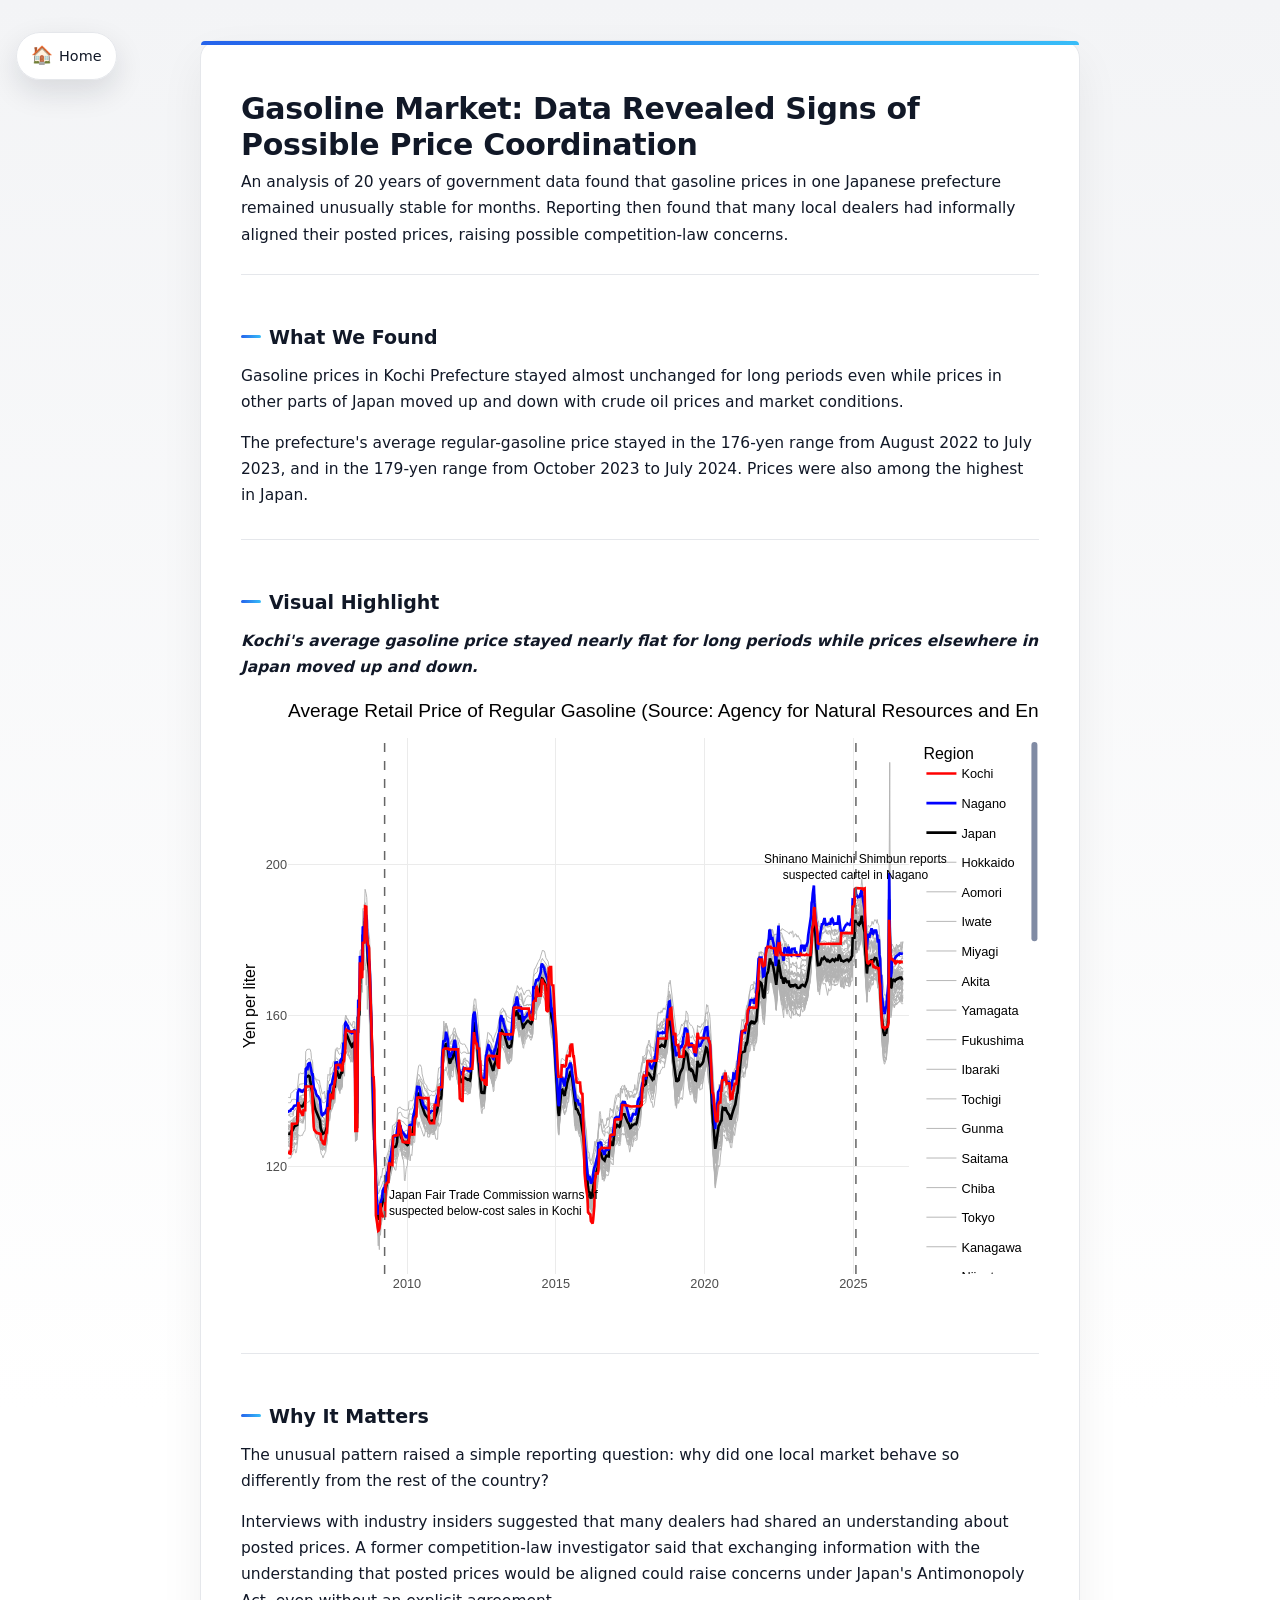
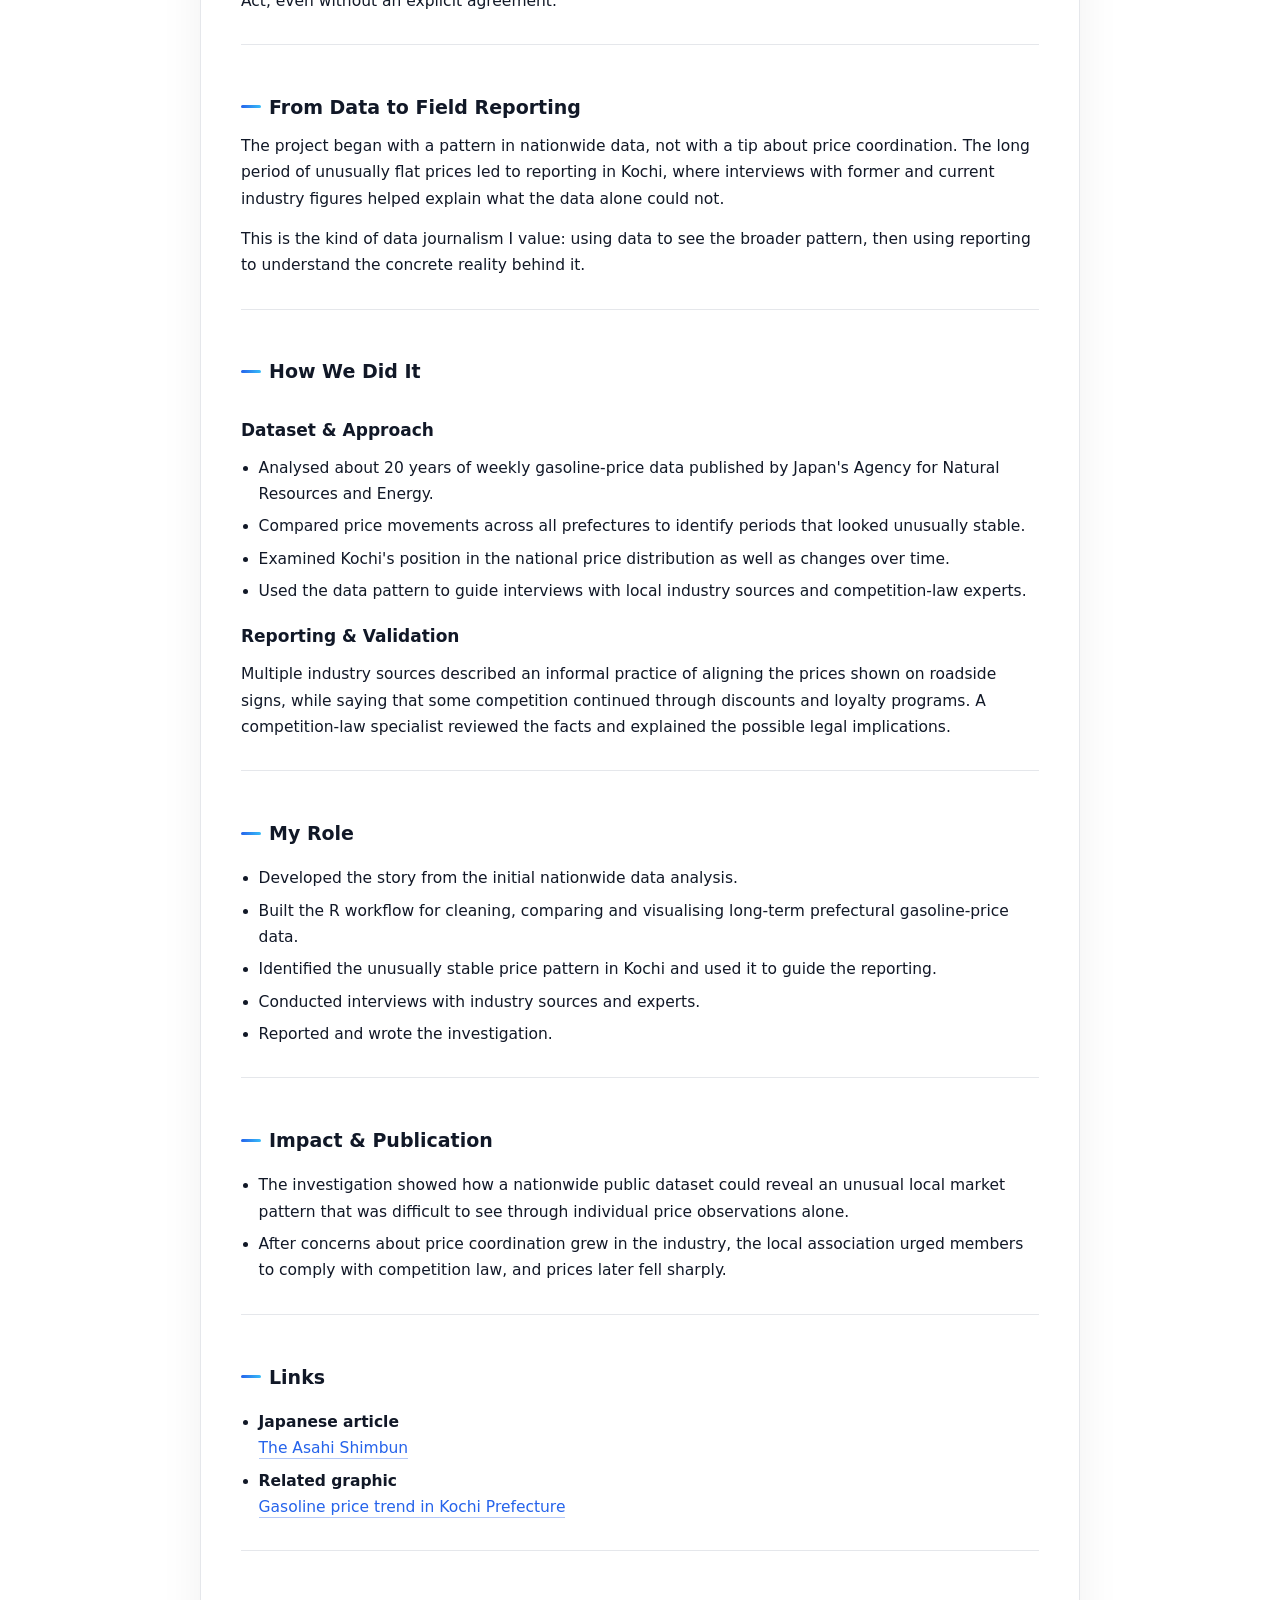
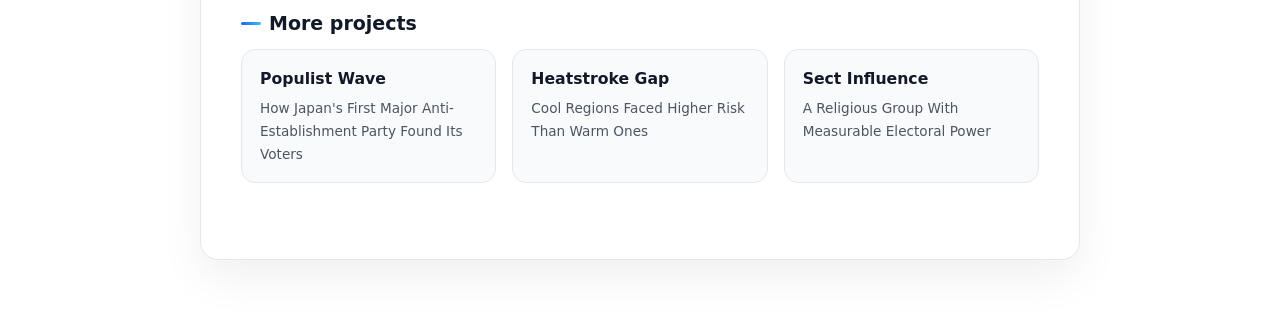
==== docs/gasoline/index.html @ a4e7339b "Add files via upload" ====
<!DOCTYPE html>
<html lang="en">
<head>
  <meta charset="UTF-8">
  <title>Gasoline Market: Data Revealed Signs of Possible Price Coordination</title>
  <meta name="viewport" content="width=device-width, initial-scale=1">
  <link rel="stylesheet" href="../style.css">
  <meta name="description" content="Twenty years of government data revealed unusually stable gasoline prices in one Japanese prefecture, leading to reporting on possible informal price coordination.">
  <meta property="og:type" content="article">
  <meta property="og:title" content="Gasoline Market: Data Revealed Signs of Possible Price Coordination">
  <meta property="og:description" content="Twenty years of government data revealed unusually stable gasoline prices in one Japanese prefecture, leading to reporting on possible informal price coordination.">
  <meta property="og:url" content="https://ryomakom-en.github.io/portfolio/gasoline_market/">
  <meta name="twitter:card" content="summary">
  <meta name="twitter:title" content="Gasoline Market: Data Revealed Signs of Possible Price Coordination">
  <meta name="twitter:description" content="Twenty years of government data revealed unusually stable gasoline prices in one Japanese prefecture, leading to reporting on possible informal price coordination.">
</head>
<body>

<a href="https://ryomakom-en.github.io/about_me/" class="back-home" aria-label="Back to home">
  <span class="back-home__icon">🏠</span>
  <span class="back-home__label">Home</span>
</a>

<div class="page-shell">
<article class="case-card">

<h1>Gasoline Market: Data Revealed Signs of Possible Price Coordination</h1>
<p>
  An analysis of 20 years of government data found that gasoline prices in one Japanese prefecture
  remained unusually stable for months. Reporting then found that many local dealers had informally
  aligned their posted prices, raising possible competition-law concerns.
</p>

<hr>

<section class="section fade-in">
  <h2 class="section-heading">What We Found</h2>
  <p>
    Gasoline prices in Kochi Prefecture stayed almost unchanged for long periods even while prices
    in other parts of Japan moved up and down with crude oil prices and market conditions.
  </p>
  <p>
    The prefecture's average regular-gasoline price stayed in the 176-yen range from August 2022
    to July 2023, and in the 179-yen range from October 2023 to July 2024.
    Prices were also among the highest in Japan.
  </p>
</section>
<hr>

<section class="section fade-in">
  <h2 class="section-heading">Visual Highlight</h2>
  <p><em><strong>Kochi's average gasoline price stayed nearly flat for long periods while prices elsewhere in Japan moved up and down.</strong></em></p>

  <iframe
    src="gasoline_price_chart_en.html"
    title="Interactive chart: average retail gasoline prices in Japan, highlighting Kochi, Nagano and the national average"
    width="100%"
    height="620"
    style="border:none;"
    loading="lazy">
  </iframe>
</section>

<hr>

<section class="section fade-in">
  <h2 class="section-heading">Why It Matters</h2>
  <p>
    The unusual pattern raised a simple reporting question: why did one local market behave so
    differently from the rest of the country?
  </p>
  <p>
    Interviews with industry insiders suggested that many dealers had shared an understanding about
    posted prices. A former competition-law investigator said that exchanging information with the
    understanding that posted prices would be aligned could raise concerns under Japan's
    Antimonopoly Act, even without an explicit agreement.
  </p>
</section>

<hr>

<section class="section fade-in">
  <h2 class="section-heading">From Data to Field Reporting</h2>
  <p>
    The project began with a pattern in nationwide data, not with a tip about price coordination.
    The long period of unusually flat prices led to reporting in Kochi, where interviews with former
    and current industry figures helped explain what the data alone could not.
  </p>
  <p>
    This is the kind of data journalism I value: using data to see the broader pattern, then using
    reporting to understand the concrete reality behind it.
  </p>
</section>

<hr>

<section class="section fade-in">
  <h2 class="section-heading">How We Did It</h2>

  <h3>Dataset &amp; Approach</h3>
  <ul>
    <li>Analysed about 20 years of weekly gasoline-price data published by Japan's Agency for Natural Resources and Energy.</li>
    <li>Compared price movements across all prefectures to identify periods that looked unusually stable.</li>
    <li>Examined Kochi's position in the national price distribution as well as changes over time.</li>
    <li>Used the data pattern to guide interviews with local industry sources and competition-law experts.</li>
  </ul>

  <h3>Reporting &amp; Validation</h3>
  <p>
    Multiple industry sources described an informal practice of aligning the prices shown on roadside
    signs, while saying that some competition continued through discounts and loyalty programs.
    A competition-law specialist reviewed the facts and explained the possible legal implications.
  </p>
</section>

<hr>

<section class="section fade-in">
  <h2 class="section-heading">My Role</h2>
  <ul>
    <li>Developed the story from the initial nationwide data analysis.</li>
    <li>Built the R workflow for cleaning, comparing and visualising long-term prefectural gasoline-price data.</li>
    <li>Identified the unusually stable price pattern in Kochi and used it to guide the reporting.</li>
    <li>Conducted interviews with industry sources and experts.</li>
    <li>Reported and wrote the investigation.</li>
  </ul>
</section>

<hr>

<section class="section fade-in">
  <h2 class="section-heading">Impact &amp; Publication</h2>
  <ul>
    <li>
      The investigation showed how a nationwide public dataset could reveal an unusual local market pattern
      that was difficult to see through individual price observations alone.
    </li>
    <li>
      After concerns about price coordination grew in the industry, the local association urged members to
      comply with competition law, and prices later fell sharply.
    </li>
  </ul>
</section>

<hr>

<section class="section links-section fade-in">
  <h2 class="section-heading">Links</h2>
  <ul>
    <li>
      <strong>Japanese article</strong><br>
      <a href="https://digital.asahi.com/articles/ASV96419SV96ULLI013M.html" target="_blank" rel="noopener noreferrer">The Asahi Shimbun</a>
    </li>
    <li>
      <strong>Related graphic</strong><br>
      <a href="https://digital.asahi.com/articles/photo/AS20260906001350.html" target="_blank" rel="noopener noreferrer">Gasoline price trend in Kochi Prefecture</a>
    </li>
  </ul>
</section>

<hr>

<section class="section more-projects fade-in">
  <h2 class="section-heading">More projects</h2>
  <div class="project-grid">
    <a class="project-card" href="../online_sentiment/">
      <div class="project-card-title">Populist Wave</div>
      <div class="project-card-tagline">How Japan's First Major Anti-Establishment Party Found Its Voters</div>
    </a>
    <a class="project-card" href="../heat_stroke/">
      <div class="project-card-title">Heatstroke Gap</div>
      <div class="project-card-tagline">Cool Regions Faced Higher Risk Than Warm Ones</div>
    </a>
    <a class="project-card" href="../uc_inoue/">
      <div class="project-card-title">Sect Influence</div>
      <div class="project-card-tagline">A Religious Group With Measurable Electoral Power</div>
    </a>
  </div>
</section>

</article>
</div>

<script>
  document.addEventListener('DOMContentLoaded', () => {
    const observer = new IntersectionObserver((entries) => {
      entries.forEach(entry => {
        if (entry.isIntersecting) {
          entry.target.classList.add('visible');
          observer.unobserve(entry.target);
        }
      });
    });
    document.querySelectorAll('.fade-in').forEach(el => observer.observe(el));
  });
</script>

</body>
</html>
---- docs/style.css ----
/* ===== Global Layout ===== */
body {
  font-family: system-ui, -apple-system, BlinkMacSystemFont, "Segoe UI", sans-serif;
  background: linear-gradient(180deg, #f3f4f6 0%, #ffffff 40%);
  color: #111827;
  line-height: 1.7;
  margin: 0;
  padding: 40px 16px 60px;
}

.page-shell {
  max-width: 880px;
  margin: 0 auto;
}

/* Main container card */
.case-card {
  position: relative;
  background: #ffffff;
  border-radius: 18px;
  border: 1px solid #e5e7eb;
  box-shadow: 0 18px 45px rgba(15, 23, 42, 0.06);
  padding: 32px 24px 40px;
}

@media (min-width: 768px) {
  .case-card {
    padding: 40px 40px 46px;
  }
}

/* Accent bar on top */
.case-card::before {
  content: "";
  position: absolute;
  inset: 0 0 auto 0;
  height: 4px;
  border-radius: 18px 18px 0 0;
  background: linear-gradient(90deg, #2563eb, #38bdf8);
}

/* ===== Typography ===== */
h1 {
  font-size: clamp(26px, 3vw, 30px);
  margin: 10px 0 6px;
  line-height: 1.2;
  letter-spacing: -0.01em;
}

.subtitle {
  color: #6b7280;
  font-size: 14px;
  font-style: italic;
  margin-bottom: 22px;
}

hr {
  border: none;
  border-top: 1px solid #e5e7eb;
  margin: 26px 0;
}

.section {
  margin: 30px 0;
}

.section-heading {
  font-size: 19px;
  font-weight: 600;
  margin-bottom: 10px;
  display: inline-flex;
  align-items: center;
  gap: 8px;
}

.section-heading::before {
  content: "";
  width: 20px;
  height: 3px;
  border-radius: 999px;
  background: linear-gradient(90deg, #2563eb, #38bdf8);
}

h3 {
  margin: 18px 0 10px;
  font-size: 17px;
  font-weight: 600;
}

p {
  margin: 0 0 14px;
  font-size: 15.5px;
  color: #111827;
}

ul {
  padding-left: 1.1rem;
  margin: 6px 0 18px;
}

li {
  margin-bottom: 6px;
  font-size: 15.5px;
}

strong {
  font-weight: 600;
}

/* ===== Flourish / Image blocks ===== */
.flourish-block {
  background: #f9fafb;
  border: 1px solid #e5e7eb;
  border-left: 4px solid #2563eb;
  border-radius: 10px;
  padding: 14px 16px 18px;
  margin: 18px 0;
}

.flourish-note {
  font-size: 14px;
  color: #4b5563;
  margin-bottom: 6px;
}

/* 中身をカード幅いっぱいにする */
.flourish-container {
  width: 100%;
  max-width: 100%;
  margin: 0;
}

/* 画像を入れる場合 */
.flourish-container img {
  width: 100%;
  height: auto;
  border-radius: 8px;
  border: 1px solid #e5e7eb;
}

/* ---- Image size control ---- */
.case-card img {
  max-width: 100%;
  width: 100%;
  height: auto;
  display: block;
  margin: 16px auto;
  border-radius: 8px;
  border: 1px solid #e5e7eb;
}

/* ---- Table styling (grid layout) ---- */
table {
  width: 100%;
  border-collapse: collapse;
  margin: 18px 0;
  font-size: 15px;
}

table th,
table td {
  border: 1px solid #d1d5db;   /* ← 格子の色 */
  padding: 8px 10px;
  text-align: left;
}

table th {
  background: #f3f4f6;          /* ヘッダーを薄グレーで強調 */
  font-weight: 600;
}

/* ============================
   Responsive Flourish Embeds
   ============================ */
.flourish-container,
.flourish-embed {
  width: 100% !important;
  max-width: 100% !important;
}

/* Flourish埋め込み専用。ほかのiframeには影響させない */
.flourish-embed iframe,
.flourish-embed object {
  width: 100% !important;
  max-width: 100%;
  aspect-ratio: 16 / 9;   /* 画面比率を維持しつつ縮む */
  height: auto;
  border: none;
}

/* スマホではグラフを「ほぼ全幅」に広げる */
@media (max-width: 600px) {
  /* 必要ならカードの左右パディングをそのままに */
  .case-card {
    padding-left: 24px;
    padding-right: 24px;
  }

  /* Flourishブロックだけパディングを食い破ってフルブリード風に */
  .case-card .flourish-block {
    margin-left: -24px;
    margin-right: -24px;
    border-radius: 0;
    border-left-width: 0;   /* 左の青いバーを消したい場合 */
    border-right-width: 0;
  }

  .case-card .flourish-block .flourish-container {
    padding-left: 0;
    padding-right: 0;
  }
}

.role-note {
  margin-top: 0.5rem;
  font-size: 0.9em;
  color: #6b7280;
}

/* ===== Links ===== */
a {
  color: #2563eb;
  text-decoration: none;
  border-bottom: 1px solid rgba(37, 99, 235, 0.35);
  padding-bottom: 1px;
}

a:hover {
  border-bottom-color: rgba(37, 99, 235, 0.8);
}

.back-home {
  display: inline-block;
  margin: 16px 0 24px;
  padding: 8px 14px;
  background: #2563eb;
  color: #fff;
  border-radius: 6px;
  text-decoration: none;
  font-size: 0.95rem;
  transition: 0.2s;
}

.back-home:hover {
  background: #1d4ed8;
  transform: translateY(-1px);
}

/* ===== Homeボタン（アイコン付き・左上固定） ===== */
.back-home {
  position: fixed;
  top: 16px;
  left: 16px;
  z-index: 1000;
  display: inline-flex;
  align-items: center;
  gap: 6px;
  padding: 8px 14px;
  border-radius: 999px;
  background: rgba(255, 255, 255, 0.95);
  border: 1px solid #e5e7eb;
  text-decoration: none;
  font-size: 0.9rem;
  color: #111827;
  box-shadow: 0 12px 30px rgba(15, 23, 42, 0.12);
  backdrop-filter: blur(8px);
}

.back-home__icon {
  font-size: 1.1rem;
}

.back-home__label {
  font-weight: 500;
}

/* モバイルでは少し小さく＆内側に */
@media (max-width: 640px) {
  .back-home {
    top: 10px;
    left: 10px;
    padding: 6px 10px;
    font-size: 0.85rem;
    box-shadow: 0 8px 20px rgba(15, 23, 42, 0.1);
  }
}

/* ===== スクロール時のフェードイン ===== */
.fade-in {
  opacity: 0;
  transform: translateY(12px);
  transition: opacity 0.5s ease, transform 0.5s ease;
}

.fade-in.visible {
  opacity: 1;
  transform: translateY(0);
}

/* ===== More projects グリッド ===== */
.more-projects {
  margin-top: 40px;
}

.project-grid {
  display: grid;
  grid-template-columns: minmax(0, 1fr);
  gap: 16px;
}

.project-card {
  display: block;
  padding: 16px 18px;
  border-radius: 14px;
  border: 1px solid #e5e7eb;
  background: #f9fafb;
  text-decoration: none;
  color: inherit;
  transition: transform 0.18s ease, box-shadow 0.18s ease, border-color 0.18s ease;
}

.project-card-title {
  font-weight: 600;
  font-size: 0.98rem;
  margin-bottom: 4px;
}

.project-card-tagline {
  font-size: 0.85rem;
  color: #4b5563;
}

/* ホバー時のカード効果（PC） */
@media (hover: hover) and (pointer: fine) {
  .project-card:hover {
    transform: translateY(-2px);
    box-shadow: 0 14px 35px rgba(15, 23, 42, 0.12);
    border-color: #d1d5db;
  }
}

/* 幅が広いときは2〜3列表示 */
@media (min-width: 720px) {
  .project-grid {
    grid-template-columns: repeat(3, minmax(0, 1fr));
  }
}

/* Visual Highlight map: fill the white card on mobile (no overflow) */
@media (max-width: 600px) {
  /* カードの内側padding(24px)だけ打ち消して、白い領域の中に収める */
  .case-card figure.full-bleed {
    margin-left: -24px;
    margin-right: -24px;
  }

  /* 既存の .case-card img { margin:16px auto; } を上書き */
  .case-card figure.full-bleed img {
    width: 100%;
    max-width: 100%;
    margin: 16px 0;     /* 左右autoを消す */
    border-radius: 0;  /* 端まで行くなら角丸なしが自然（好みで） */
  }

  /* キャプションはカード内側の余白に戻す（任意） */
  .case-card figure.full-bleed figcaption {
    margin-left: 24px;
    margin-right: 24px;
  }
}
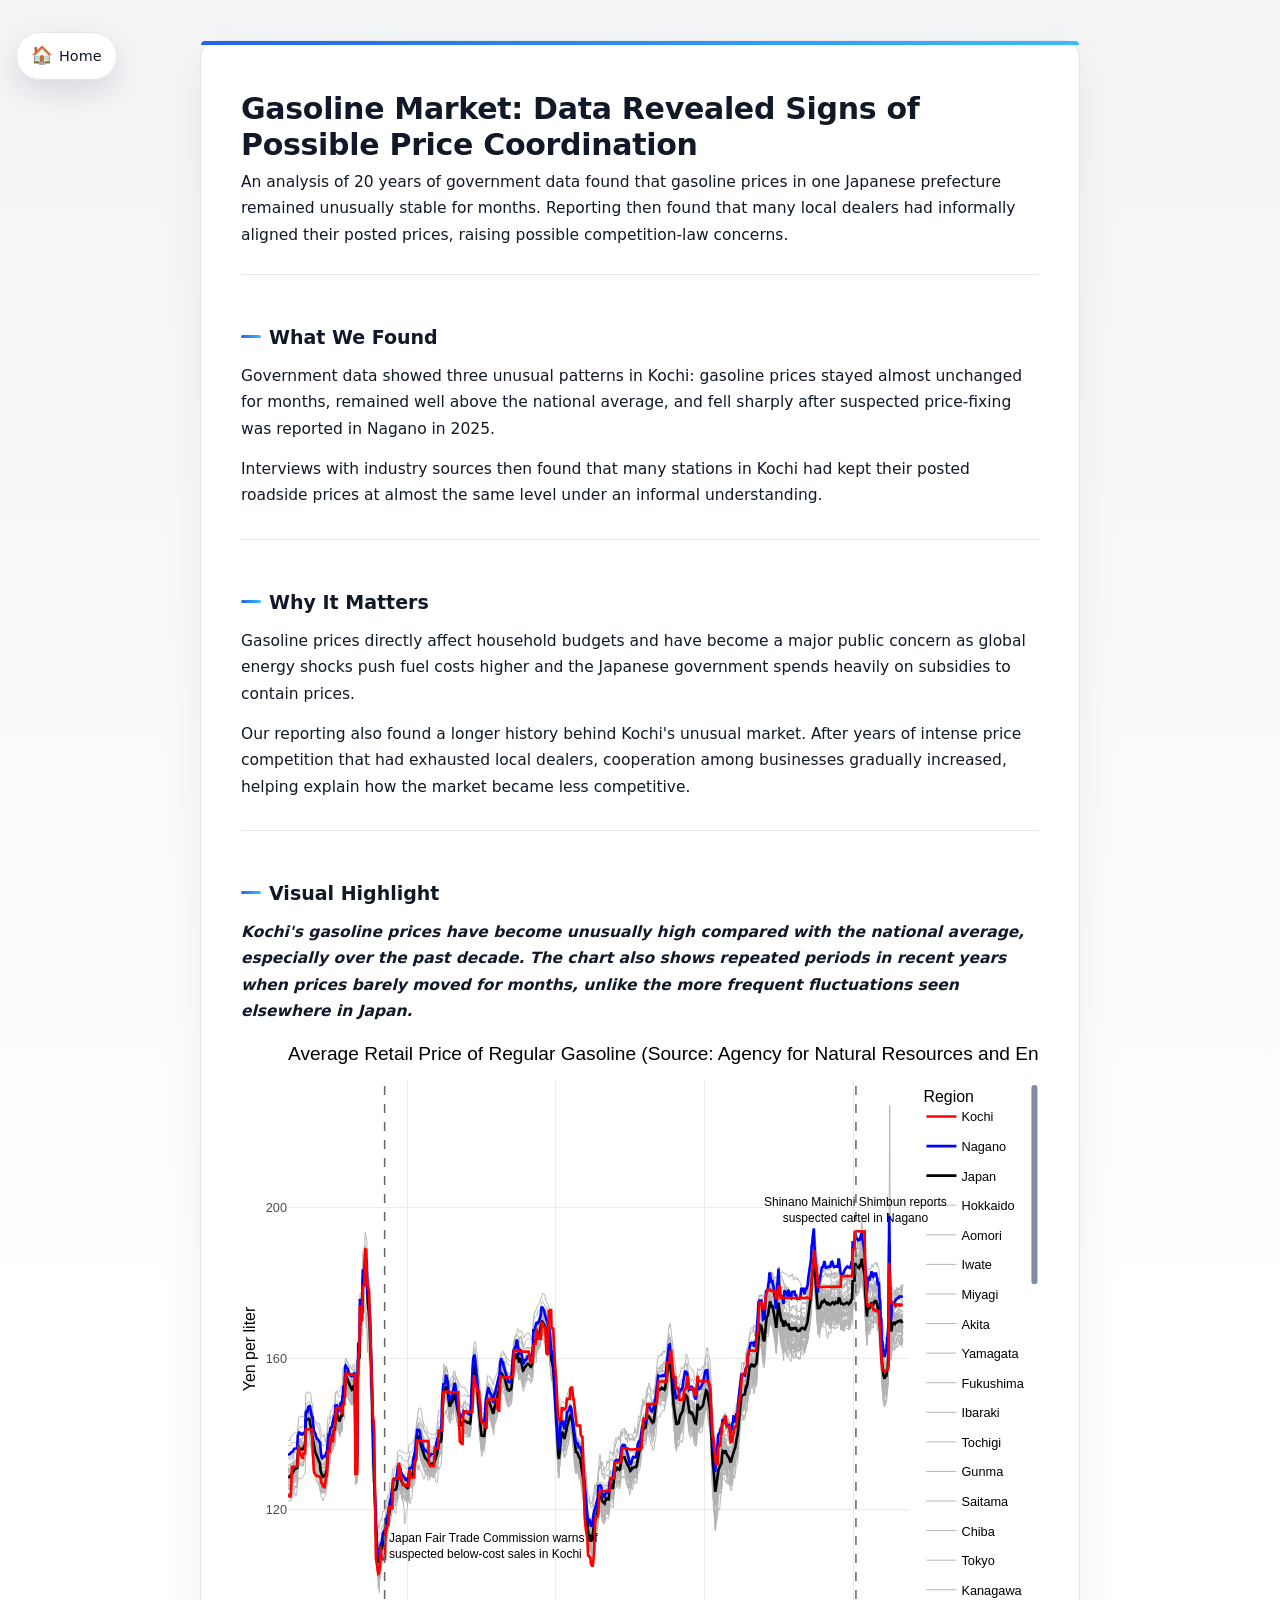
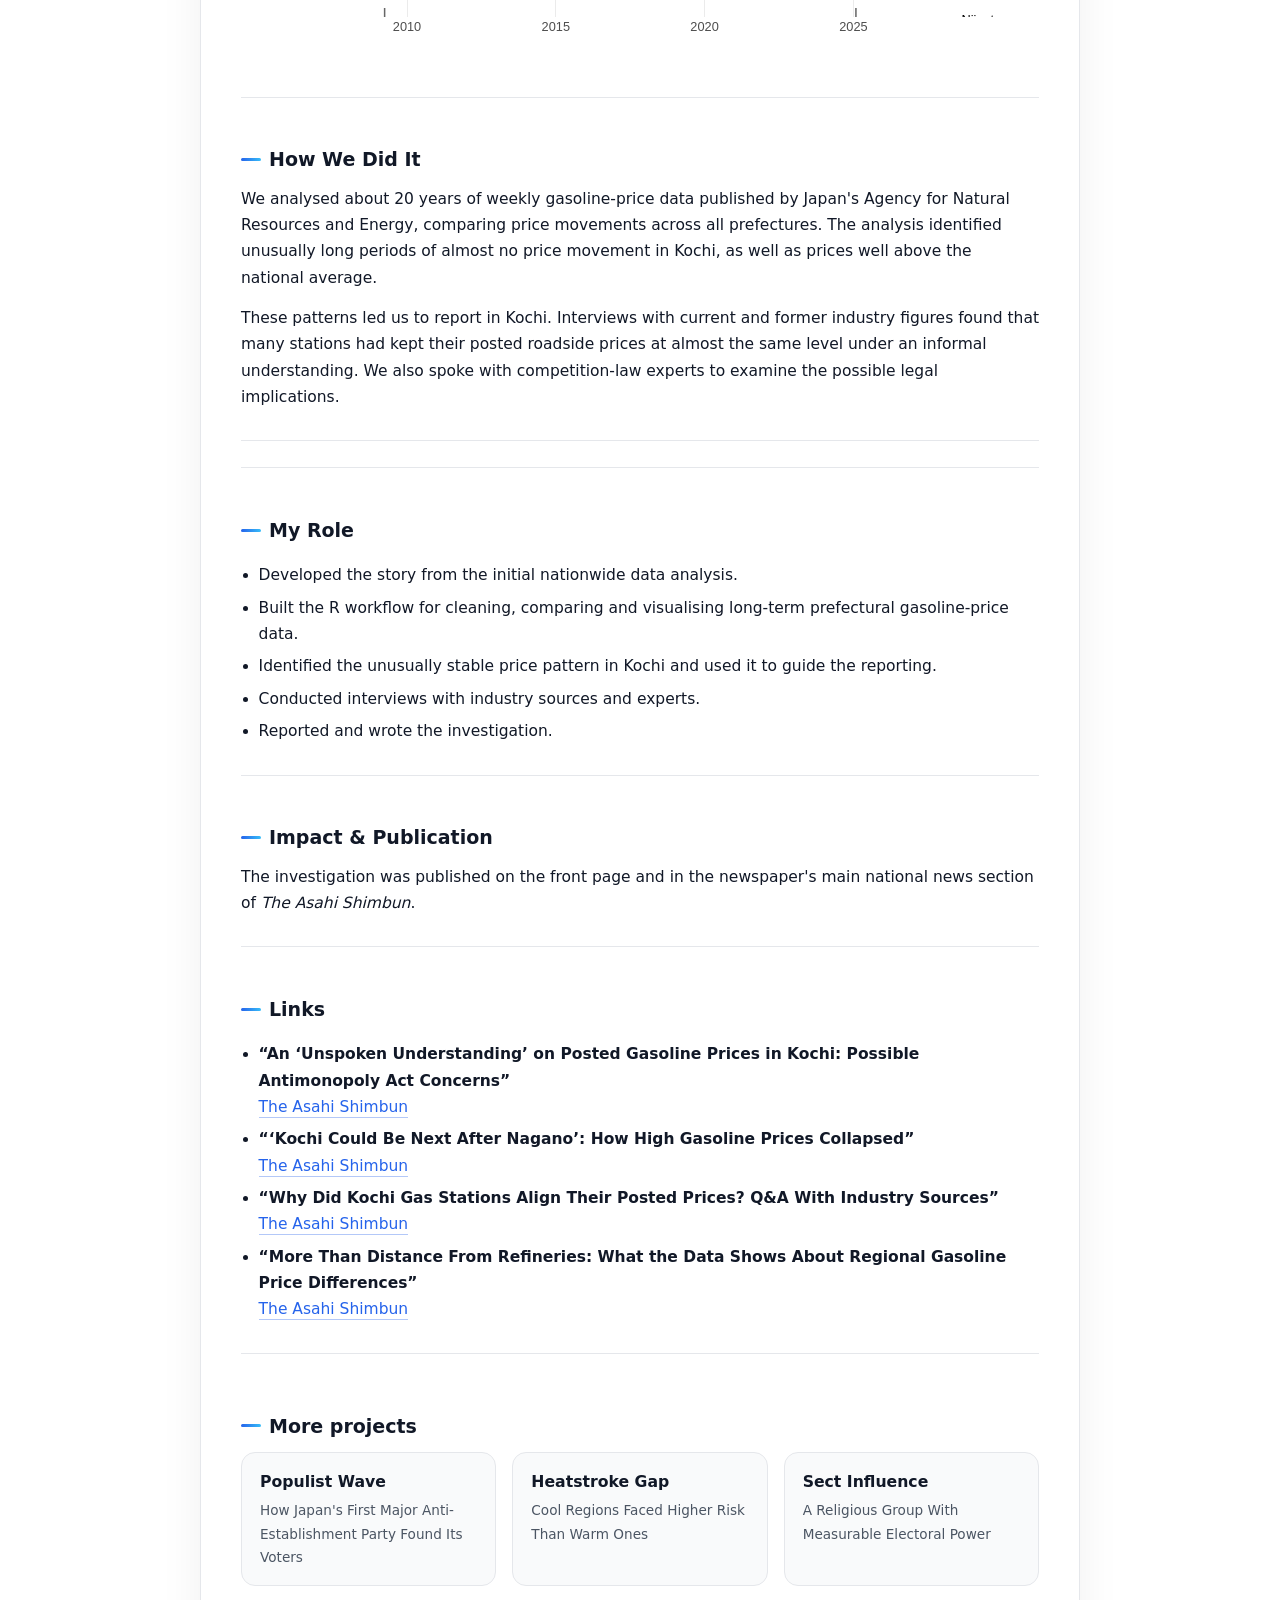
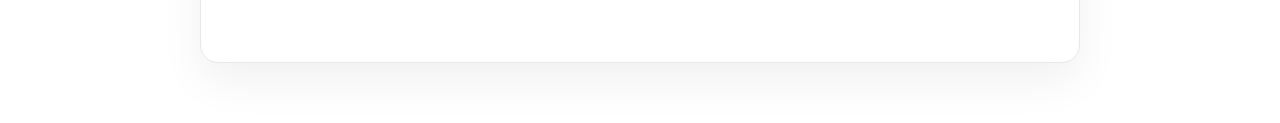
==== commit 20d3e247: "Add files via upload" ====
--- a/docs/gasoline/index.html
+++ b/docs/gasoline/index.html
@@ -36,20 +36,34 @@
 <section class="section fade-in">
   <h2 class="section-heading">What We Found</h2>
   <p>
-    Gasoline prices in Kochi Prefecture stayed almost unchanged for long periods even while prices
-    in other parts of Japan moved up and down with crude oil prices and market conditions.
+    Government data showed three unusual patterns in Kochi: gasoline prices stayed almost unchanged for months,
+    remained well above the national average, and fell sharply after suspected price-fixing was reported in Nagano in 2025.
   </p>
   <p>
-    The prefecture's average regular-gasoline price stayed in the 176-yen range from August 2022
-    to July 2023, and in the 179-yen range from October 2023 to July 2024.
-    Prices were also among the highest in Japan.
+    Interviews with industry sources then found that many stations in Kochi had kept their posted roadside prices
+    at almost the same level under an informal understanding.
   </p>
 </section>
 <hr>
 
 <section class="section fade-in">
+  <h2 class="section-heading">Why It Matters</h2>
+  <p>
+    Gasoline prices directly affect household budgets and have become a major public concern as global energy shocks
+    push fuel costs higher and the Japanese government spends heavily on subsidies to contain prices.
+  </p>
+  <p>
+    Our reporting also found a longer history behind Kochi's unusual market. After years of intense price competition
+    that had exhausted local dealers, cooperation among businesses gradually increased, helping explain how the market
+    became less competitive.
+  </p>
+</section>
+
+<hr>
+
+<section class="section fade-in">
   <h2 class="section-heading">Visual Highlight</h2>
-  <p><em><strong>Kochi's average gasoline price stayed nearly flat for long periods while prices elsewhere in Japan moved up and down.</strong></em></p>
+  <p><em><strong>Kochi's gasoline prices have become unusually high compared with the national average, especially over the past decade. The chart also shows repeated periods in recent years when prices barely moved for months, unlike the more frequent fluctuations seen elsewhere in Japan.</strong></em></p>
 
   <iframe
     src="gasoline_price_chart_en.html"
@@ -64,54 +78,20 @@
 <hr>
 
 <section class="section fade-in">
-  <h2 class="section-heading">Why It Matters</h2>
+  <h2 class="section-heading">How We Did It</h2>
   <p>
-    The unusual pattern raised a simple reporting question: why did one local market behave so
-    differently from the rest of the country?
+    We analysed about 20 years of weekly gasoline-price data published by Japan's Agency for Natural Resources and Energy,
+    comparing price movements across all prefectures. The analysis identified unusually long periods of almost no price
+    movement in Kochi, as well as prices well above the national average.
   </p>
   <p>
-    Interviews with industry insiders suggested that many dealers had shared an understanding about
-    posted prices. A former competition-law investigator said that exchanging information with the
-    understanding that posted prices would be aligned could raise concerns under Japan's
-    Antimonopoly Act, even without an explicit agreement.
+    These patterns led us to report in Kochi. Interviews with current and former industry figures found that many stations
+    had kept their posted roadside prices at almost the same level under an informal understanding. We also spoke with
+    competition-law experts to examine the possible legal implications.
   </p>
 </section>
 
 <hr>
-
-<section class="section fade-in">
-  <h2 class="section-heading">From Data to Field Reporting</h2>
-  <p>
-    The project began with a pattern in nationwide data, not with a tip about price coordination.
-    The long period of unusually flat prices led to reporting in Kochi, where interviews with former
-    and current industry figures helped explain what the data alone could not.
-  </p>
-  <p>
-    This is the kind of data journalism I value: using data to see the broader pattern, then using
-    reporting to understand the concrete reality behind it.
-  </p>
-</section>
-
-<hr>
-
-<section class="section fade-in">
-  <h2 class="section-heading">How We Did It</h2>
-
-  <h3>Dataset &amp; Approach</h3>
-  <ul>
-    <li>Analysed about 20 years of weekly gasoline-price data published by Japan's Agency for Natural Resources and Energy.</li>
-    <li>Compared price movements across all prefectures to identify periods that looked unusually stable.</li>
-    <li>Examined Kochi's position in the national price distribution as well as changes over time.</li>
-    <li>Used the data pattern to guide interviews with local industry sources and competition-law experts.</li>
-  </ul>
-
-  <h3>Reporting &amp; Validation</h3>
-  <p>
-    Multiple industry sources described an informal practice of aligning the prices shown on roadside
-    signs, while saying that some competition continued through discounts and loyalty programs.
-    A competition-law specialist reviewed the facts and explained the possible legal implications.
-  </p>
-</section>
 
 <hr>
 
@@ -130,16 +110,9 @@
 
 <section class="section fade-in">
   <h2 class="section-heading">Impact &amp; Publication</h2>
-  <ul>
-    <li>
-      The investigation showed how a nationwide public dataset could reveal an unusual local market pattern
-      that was difficult to see through individual price observations alone.
-    </li>
-    <li>
-      After concerns about price coordination grew in the industry, the local association urged members to
-      comply with competition law, and prices later fell sharply.
-    </li>
-  </ul>
+  <p>
+    The investigation was published on the front page and in the newspaper's main national news section of <em>The Asahi Shimbun</em>.
+  </p>
 </section>
 
 <hr>
@@ -148,12 +121,20 @@
   <h2 class="section-heading">Links</h2>
   <ul>
     <li>
-      <strong>Japanese article</strong><br>
+      <strong>“An ‘Unspoken Understanding’ on Posted Gasoline Prices in Kochi: Possible Antimonopoly Act Concerns”</strong><br>
       <a href="https://digital.asahi.com/articles/ASV96419SV96ULLI013M.html" target="_blank" rel="noopener noreferrer">The Asahi Shimbun</a>
     </li>
     <li>
-      <strong>Related graphic</strong><br>
-      <a href="https://digital.asahi.com/articles/photo/AS20260906001350.html" target="_blank" rel="noopener noreferrer">Gasoline price trend in Kochi Prefecture</a>
+      <strong>“‘Kochi Could Be Next After Nagano’: How High Gasoline Prices Collapsed”</strong><br>
+      <a href="https://digital.asahi.com/articles/ASV9642ZMV96ULLI00NM.html" target="_blank" rel="noopener noreferrer">The Asahi Shimbun</a>
+    </li>
+    <li>
+      <strong>“Why Did Kochi Gas Stations Align Their Posted Prices? Q&amp;A With Industry Sources”</strong><br>
+      <a href="https://digital.asahi.com/articles/ASV963TC9V96ULLI00MM.html" target="_blank" rel="noopener noreferrer">The Asahi Shimbun</a>
+    </li>
+    <li>
+      <strong>“More Than Distance From Refineries: What the Data Shows About Regional Gasoline Price Differences”</strong><br>
+      <a href="https://digital.asahi.com/articles/ASV963VHRV96ULLI010M.html" target="_blank" rel="noopener noreferrer">The Asahi Shimbun</a>
     </li>
   </ul>
 </section>
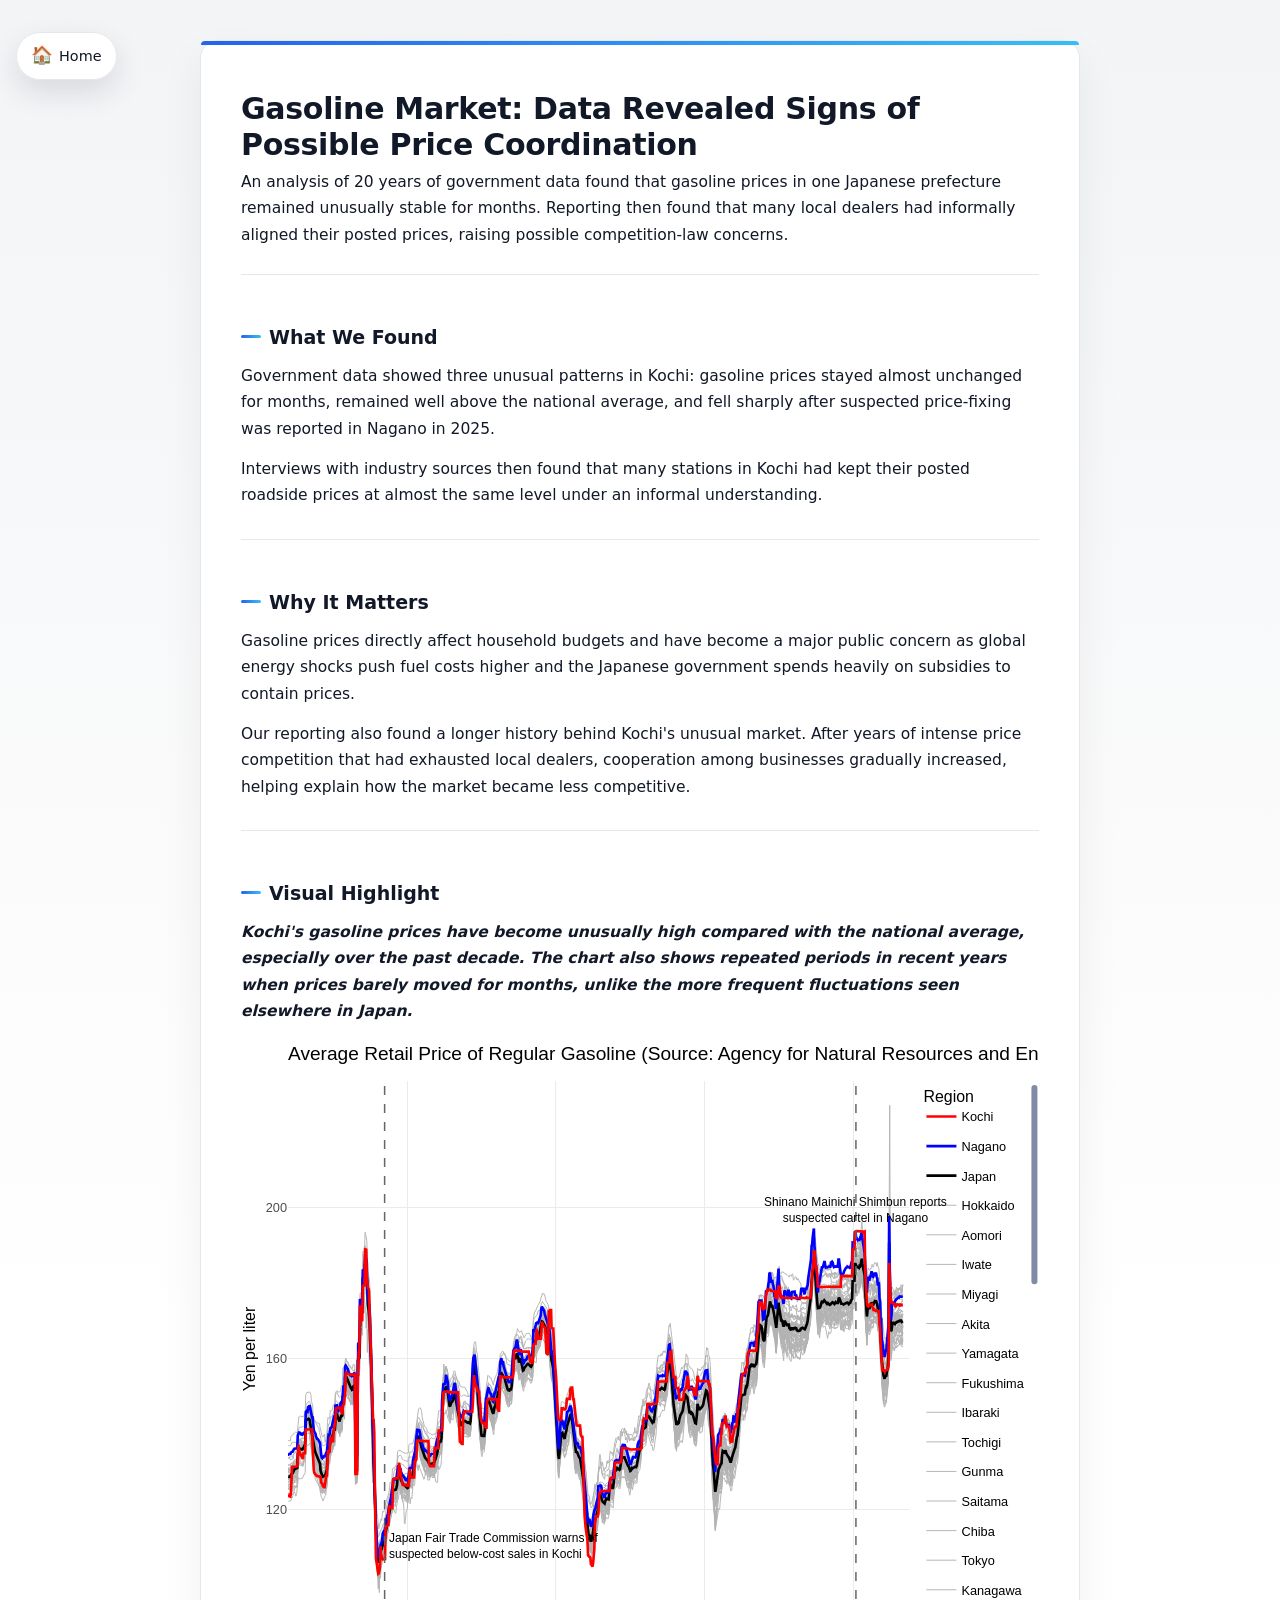
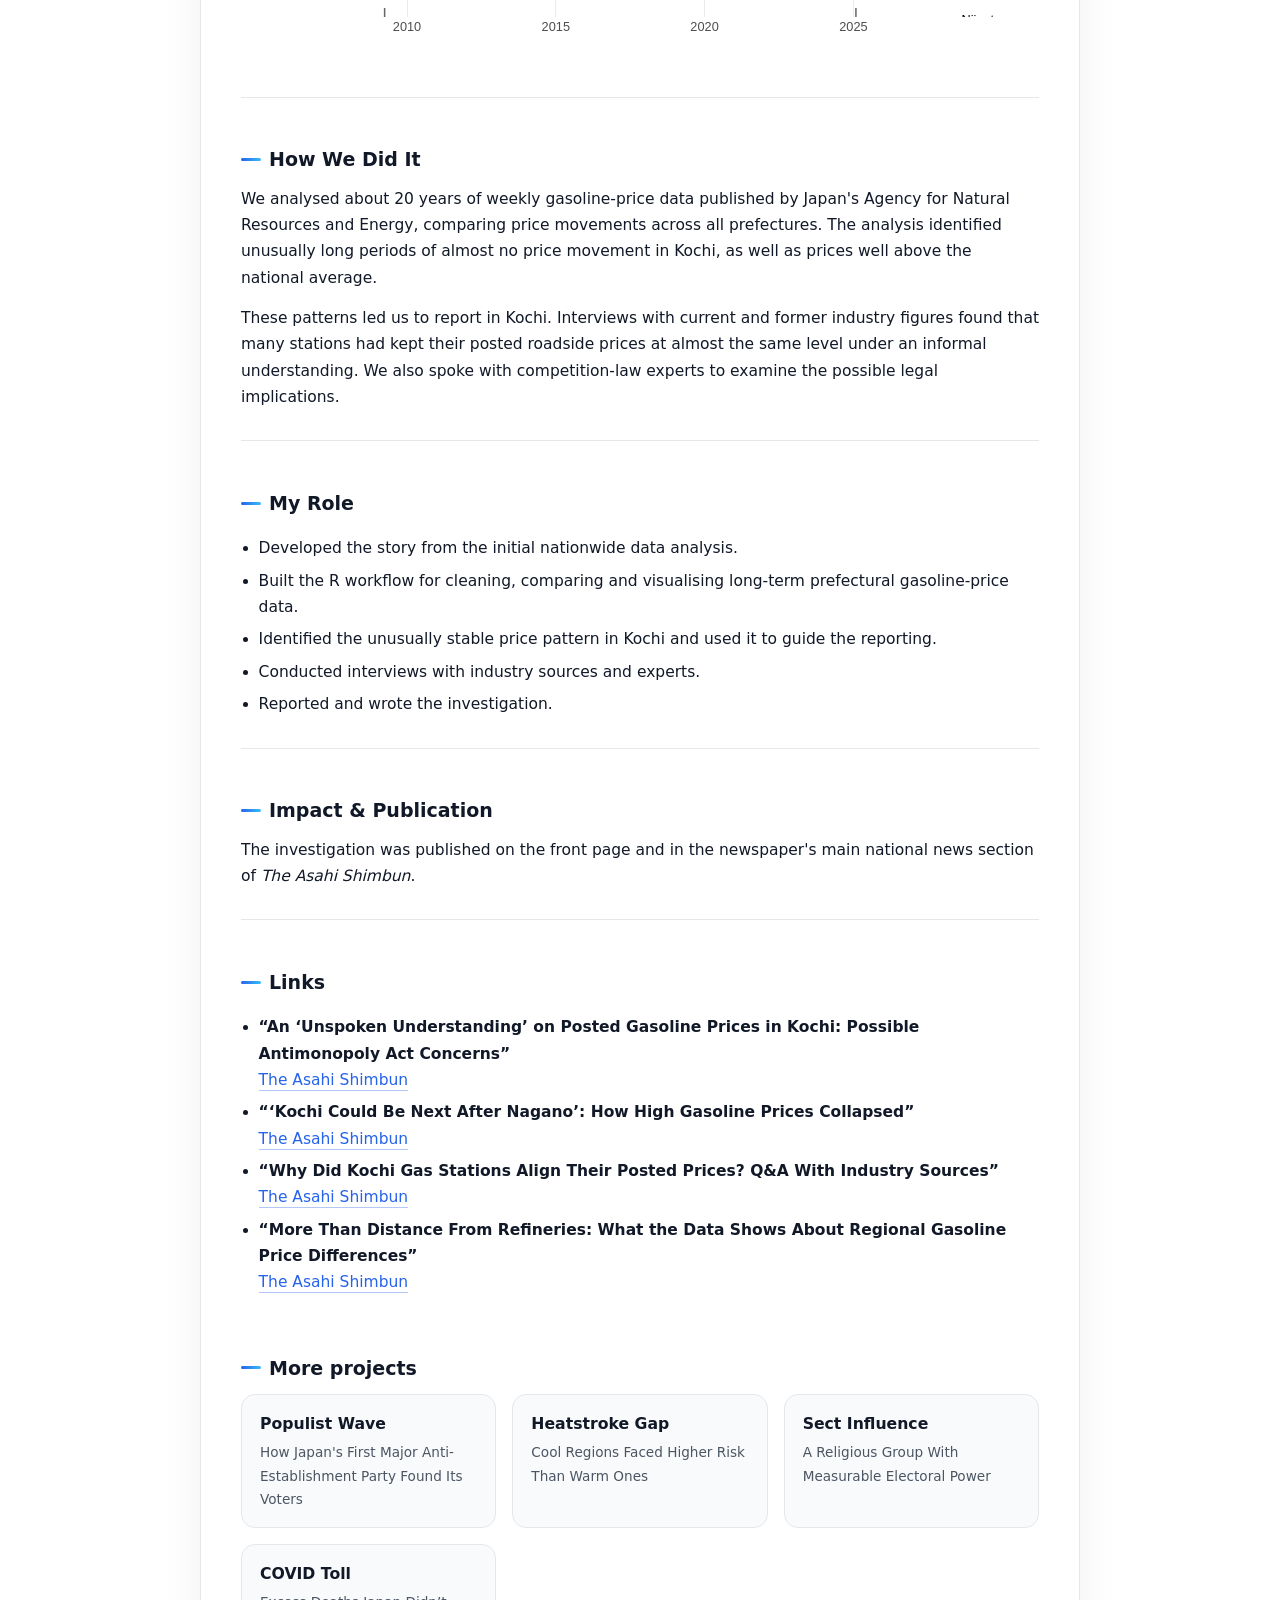
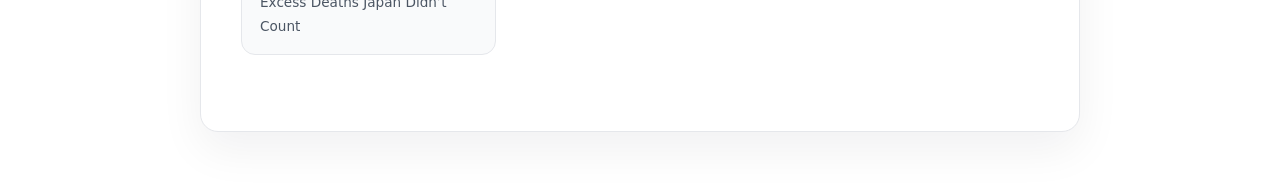
==== commit e3616b79: "Update index.html" ====
--- a/docs/gasoline/index.html
+++ b/docs/gasoline/index.html
@@ -93,8 +93,6 @@
 
 <hr>
 
-<hr>
-
 <section class="section fade-in">
   <h2 class="section-heading">My Role</h2>
   <ul>
@@ -139,25 +137,29 @@
   </ul>
 </section>
 
-<hr>
+<!-- 9. More -->
+    <section class="section more-projects fade-in">
+      <h2 class="section-heading">More projects</h2>
+      <div class="project-grid">
+        <a class="project-card" href="../online_sentiment/">
+          <div class="project-card-title">Populist Wave</div>
+          <div class="project-card-tagline">How Japan's First Major Anti-Establishment Party Found Its Voters</div>
+        </a>
+        <a class="project-card" href="../heat_stroke/">
+          <div class="project-card-title">Heatstroke Gap</div>
+          <div class="project-card-tagline">Cool Regions Faced Higher Risk Than Warm Ones</div>
+        </a>
+        <a class="project-card" href="../uc_inoue/">
+          <div class="project-card-title">Sect Influence</div>
+          <div class="project-card-tagline">A Religious Group With Measurable Electoral Power</div>
+        </a>
+        <a class="project-card" href="../excess_mortality/">
+          <div class="project-card-title">COVID Toll</div>
+          <div class="project-card-tagline">Excess Deaths Japan Didn’t Count</div>
+        </a>
+      </div>
+    </section>
 
-<section class="section more-projects fade-in">
-  <h2 class="section-heading">More projects</h2>
-  <div class="project-grid">
-    <a class="project-card" href="../online_sentiment/">
-      <div class="project-card-title">Populist Wave</div>
-      <div class="project-card-tagline">How Japan's First Major Anti-Establishment Party Found Its Voters</div>
-    </a>
-    <a class="project-card" href="../heat_stroke/">
-      <div class="project-card-title">Heatstroke Gap</div>
-      <div class="project-card-tagline">Cool Regions Faced Higher Risk Than Warm Ones</div>
-    </a>
-    <a class="project-card" href="../uc_inoue/">
-      <div class="project-card-title">Sect Influence</div>
-      <div class="project-card-tagline">A Religious Group With Measurable Electoral Power</div>
-    </a>
-  </div>
-</section>
 
 </article>
 </div>
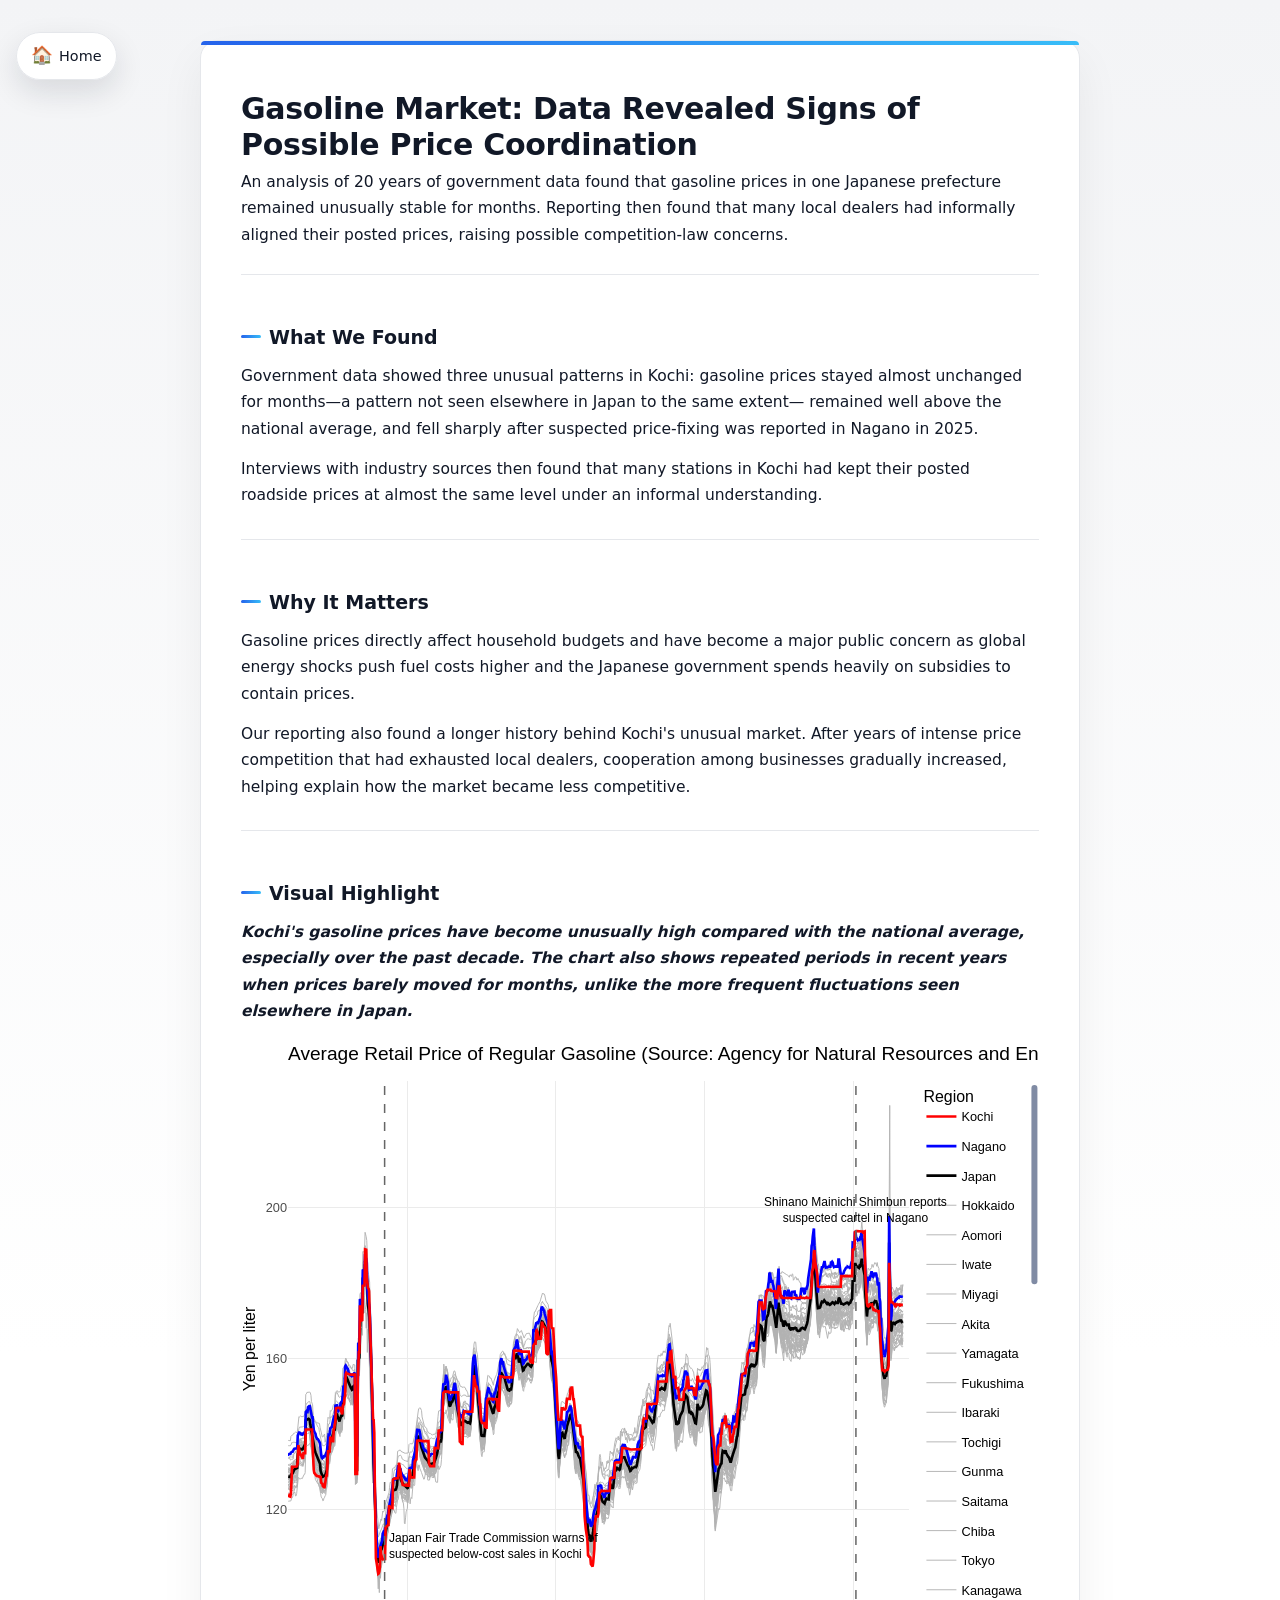
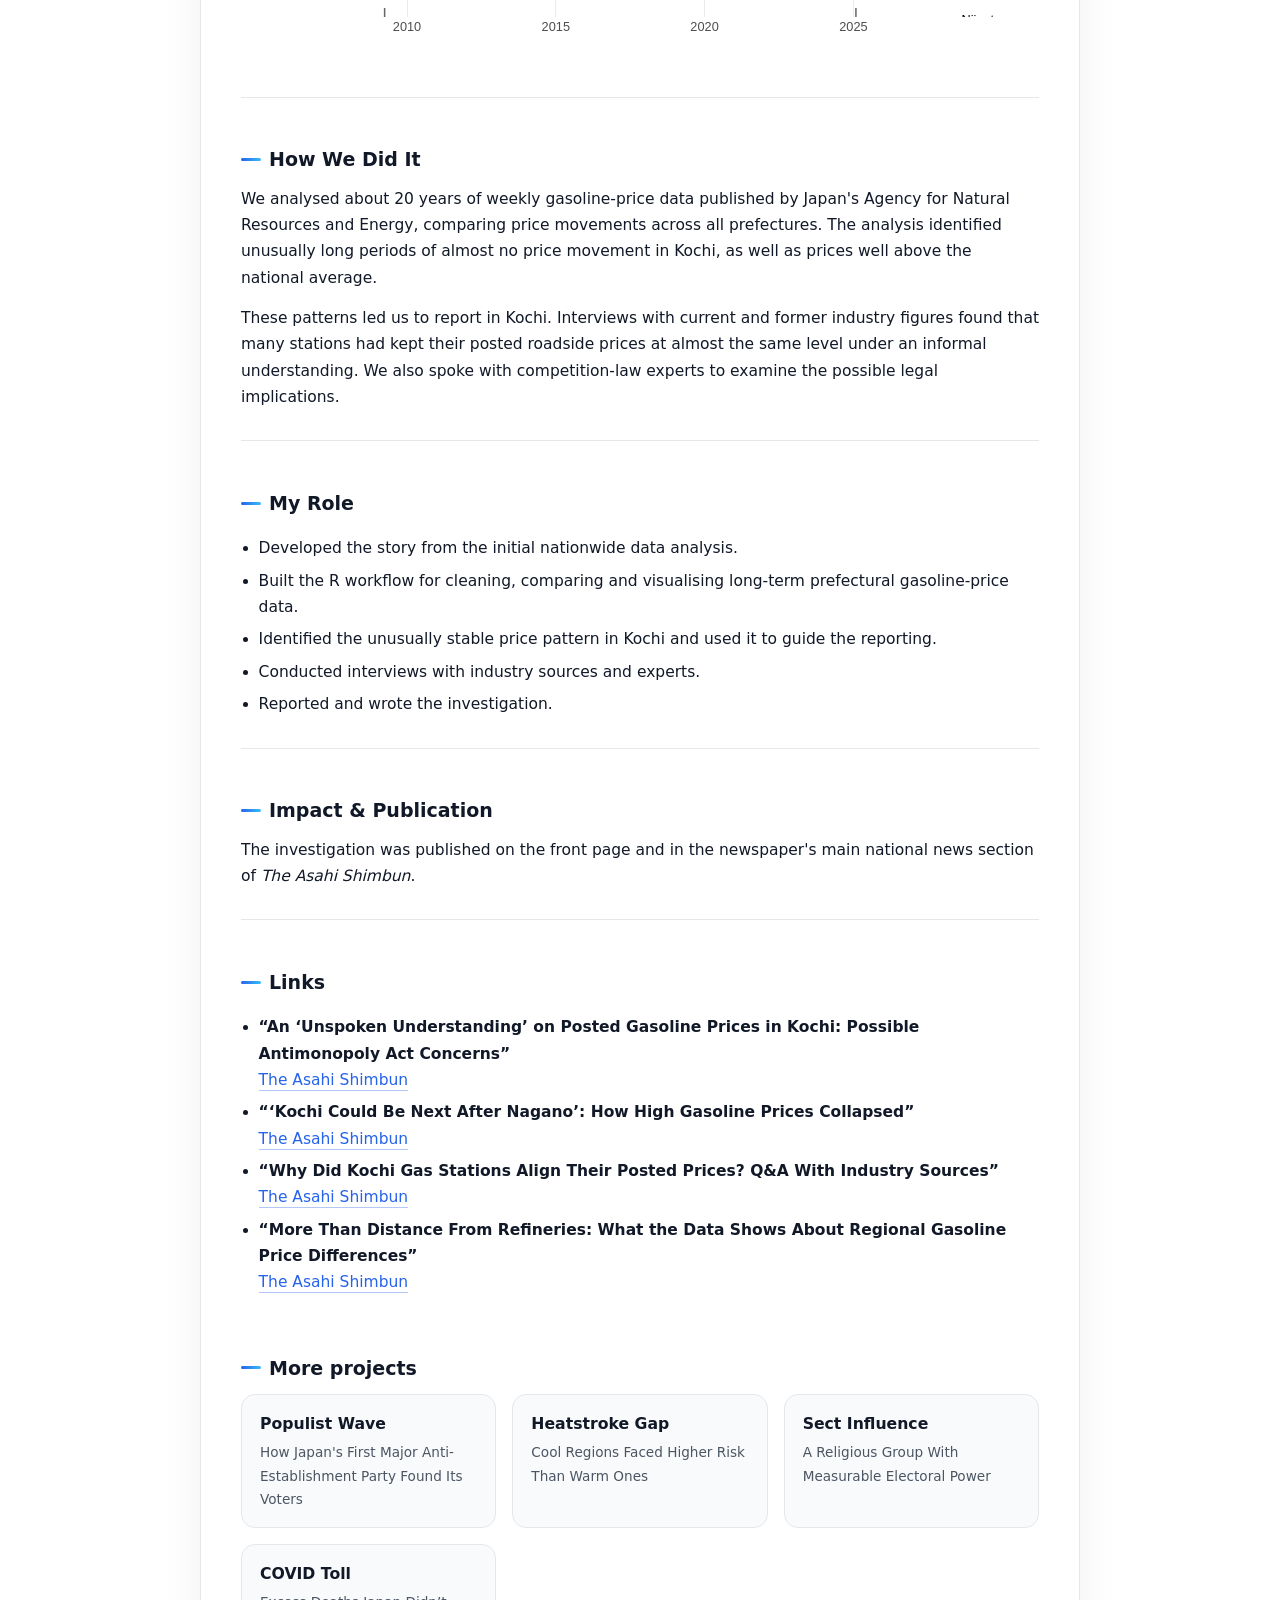
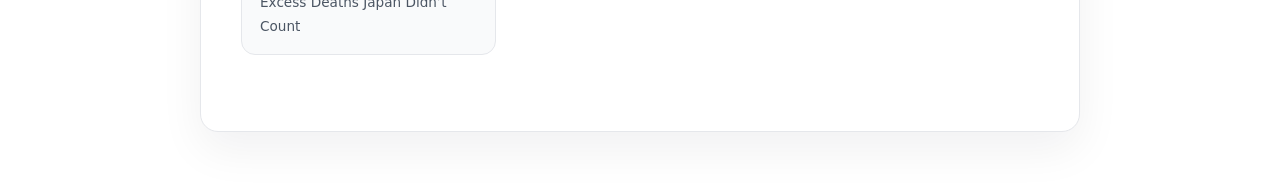
==== commit 221cb878: "Update index.html" ====
--- a/docs/gasoline/index.html
+++ b/docs/gasoline/index.html
@@ -36,7 +36,7 @@
 <section class="section fade-in">
   <h2 class="section-heading">What We Found</h2>
   <p>
-    Government data showed three unusual patterns in Kochi: gasoline prices stayed almost unchanged for months,
+    Government data showed three unusual patterns in Kochi: gasoline prices stayed almost unchanged for months—a pattern not seen elsewhere in Japan to the same extent—
     remained well above the national average, and fell sharply after suspected price-fixing was reported in Nagano in 2025.
   </p>
   <p>
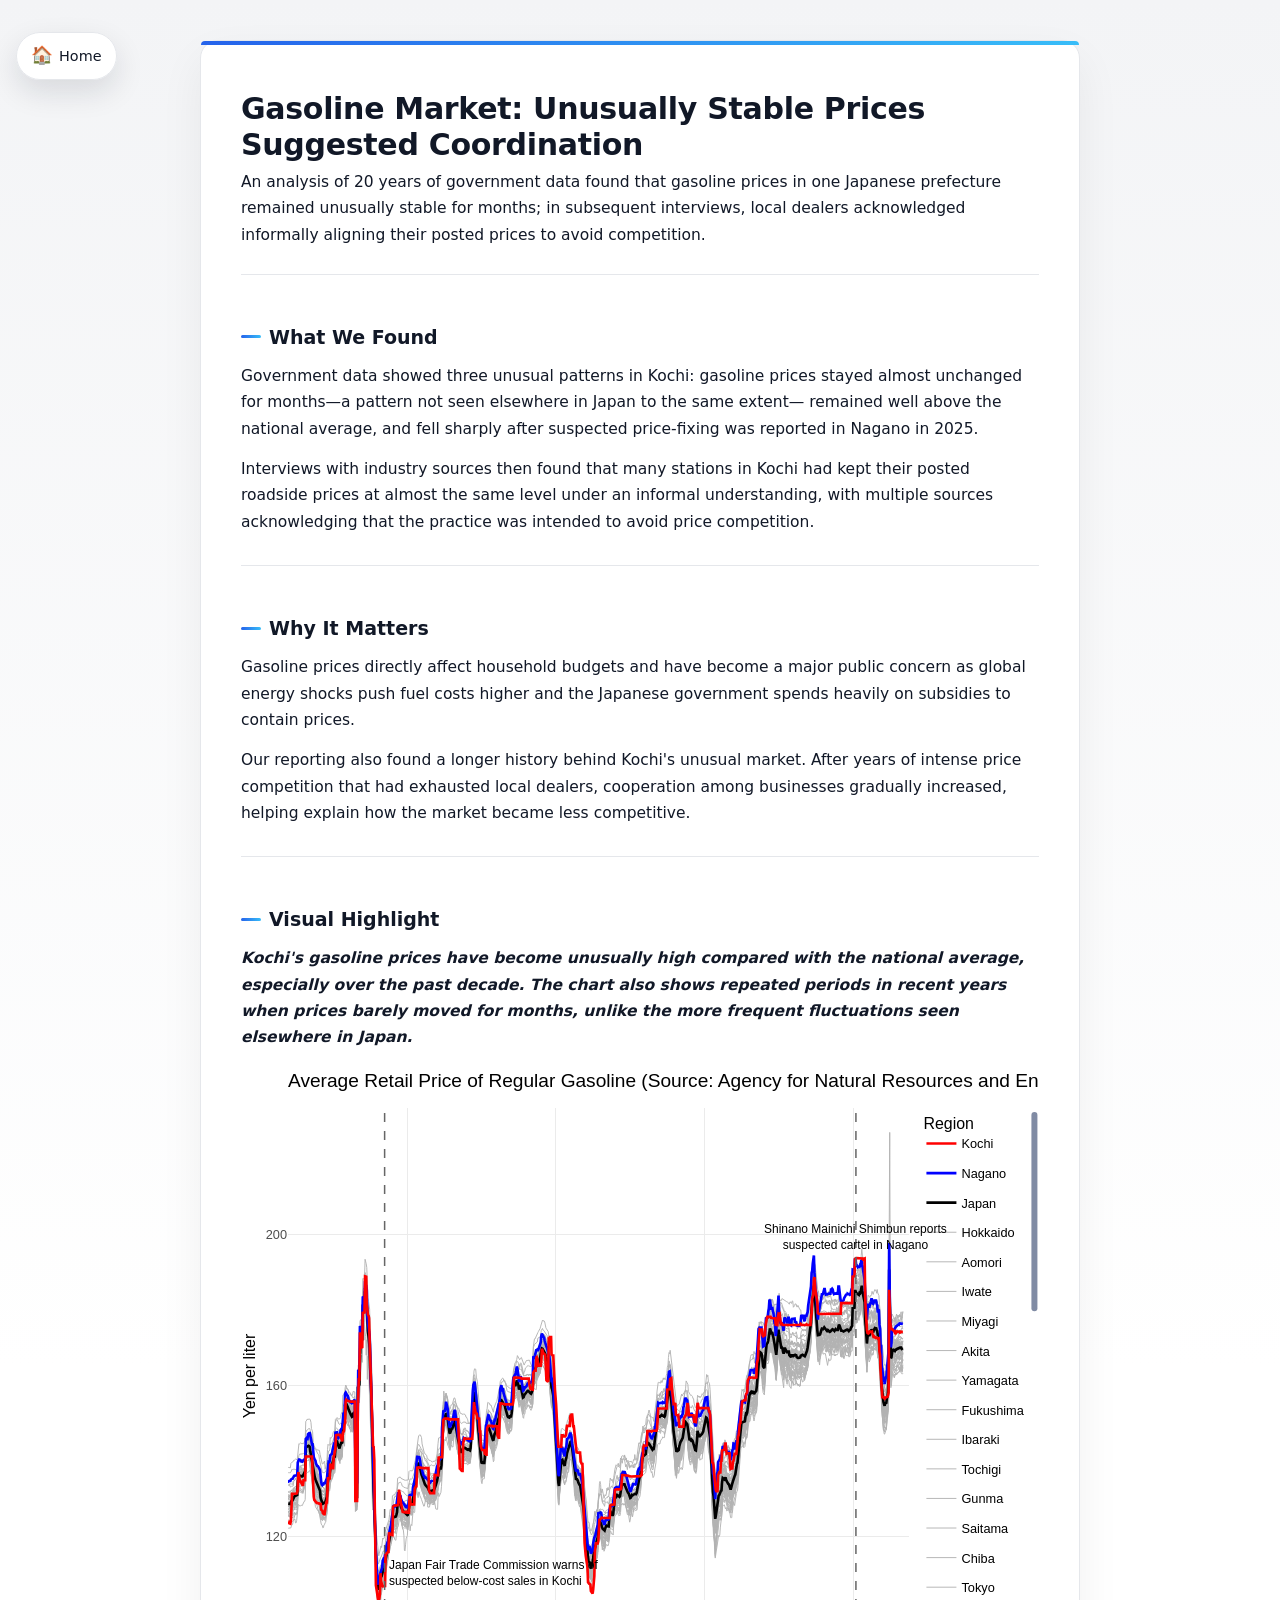
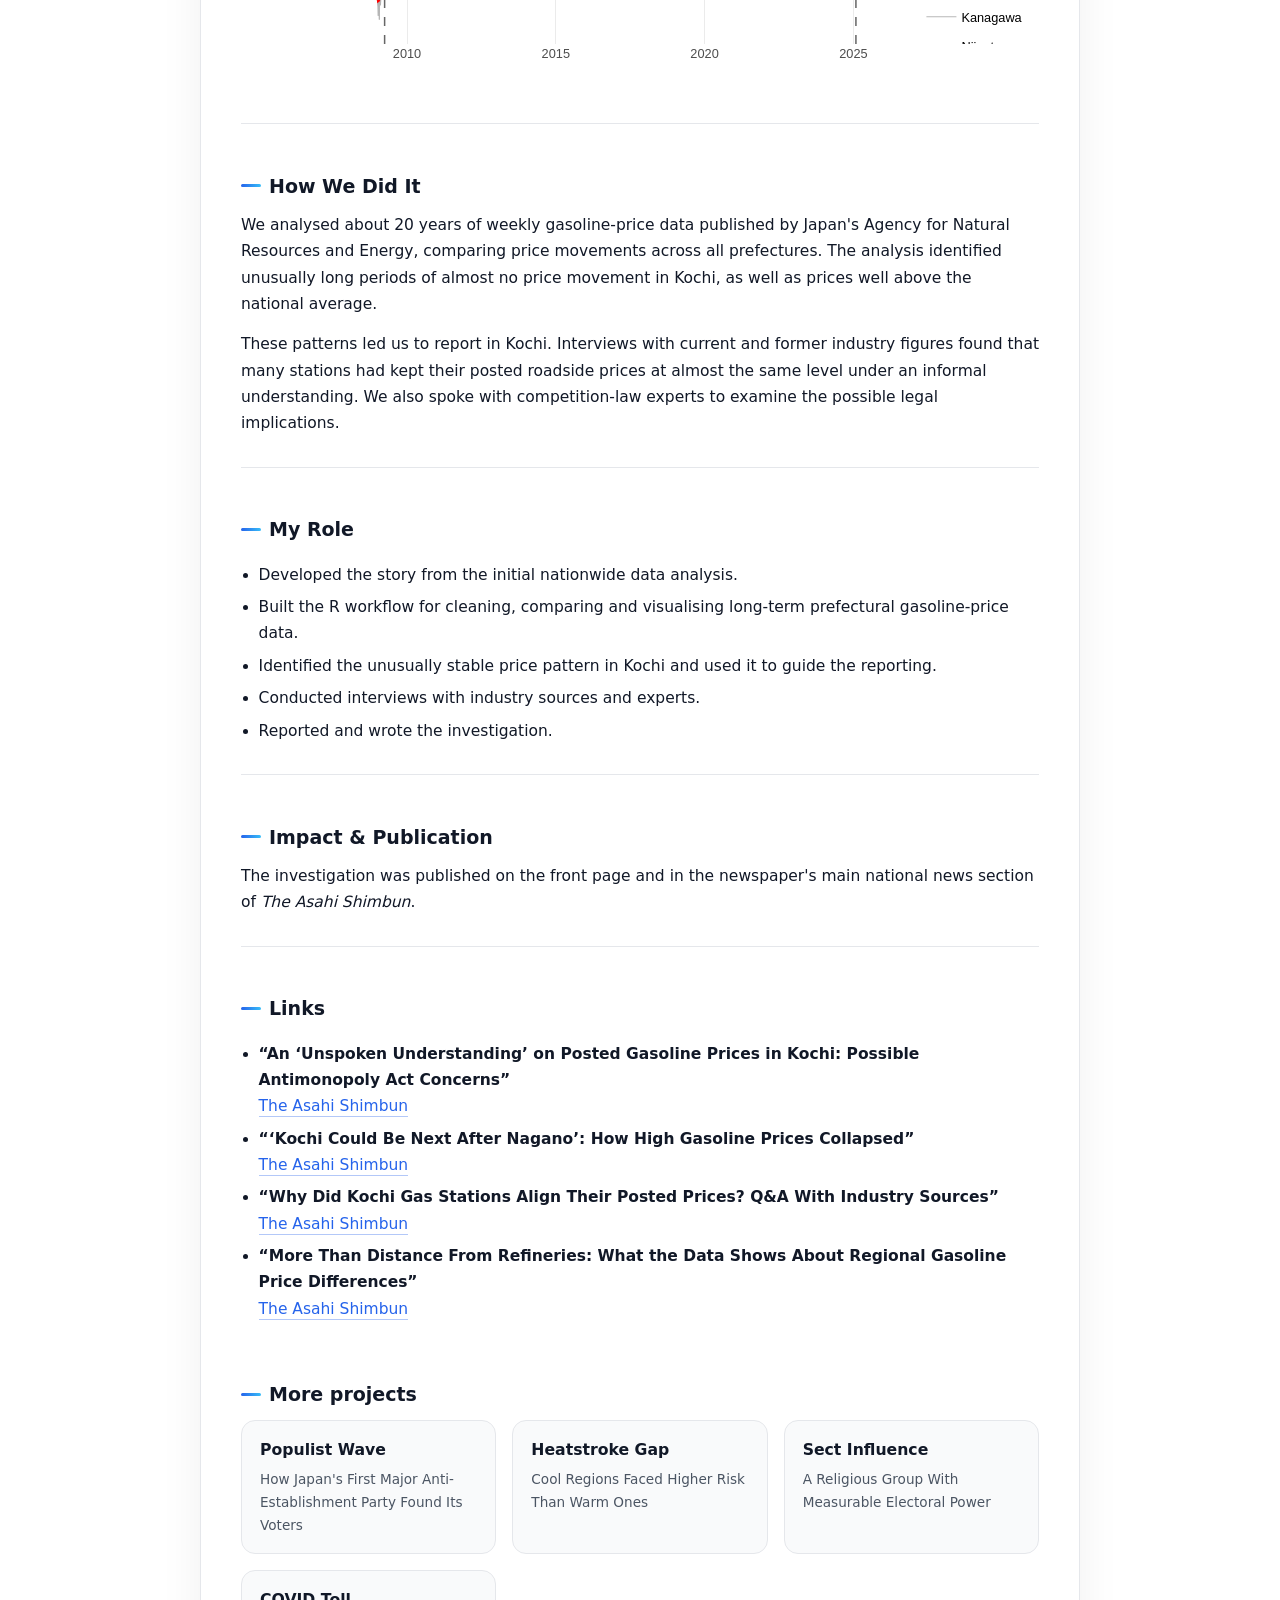
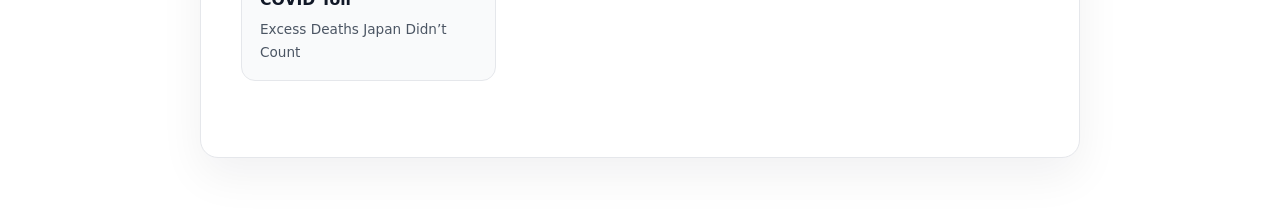
==== commit 794e0591: "Update index.html" ====
--- a/docs/gasoline/index.html
+++ b/docs/gasoline/index.html
@@ -2,7 +2,7 @@
 <html lang="en">
 <head>
   <meta charset="UTF-8">
-  <title>Gasoline Market: Data Revealed Signs of Possible Price Coordination</title>
+  <title>Gasoline Market: Unusually Stable Prices Suggested Coordination</title>
   <meta name="viewport" content="width=device-width, initial-scale=1">
   <link rel="stylesheet" href="../style.css">
   <meta name="description" content="Twenty years of government data revealed unusually stable gasoline prices in one Japanese prefecture, leading to reporting on possible informal price coordination.">
@@ -24,11 +24,11 @@
 <div class="page-shell">
 <article class="case-card">
 
-<h1>Gasoline Market: Data Revealed Signs of Possible Price Coordination</h1>
+<h1>Gasoline Market: Unusually Stable Prices Suggested Coordination</h1>
 <p>
-  An analysis of 20 years of government data found that gasoline prices in one Japanese prefecture
-  remained unusually stable for months. Reporting then found that many local dealers had informally
-  aligned their posted prices, raising possible competition-law concerns.
+  An analysis of 20 years of government data found that gasoline prices in one
+  Japanese prefecture remained unusually stable for months; in subsequent interviews,
+  local dealers acknowledged informally aligning their posted prices to avoid competition.
 </p>
 
 <hr>
@@ -40,8 +40,8 @@
     remained well above the national average, and fell sharply after suspected price-fixing was reported in Nagano in 2025.
   </p>
   <p>
-    Interviews with industry sources then found that many stations in Kochi had kept their posted roadside prices
-    at almost the same level under an informal understanding.
+    Interviews with industry sources then found that many stations in Kochi had kept their posted roadside prices at almost the same level under an informal understanding,
+    with multiple sources acknowledging that the practice was intended to avoid price competition.
   </p>
 </section>
 <hr>
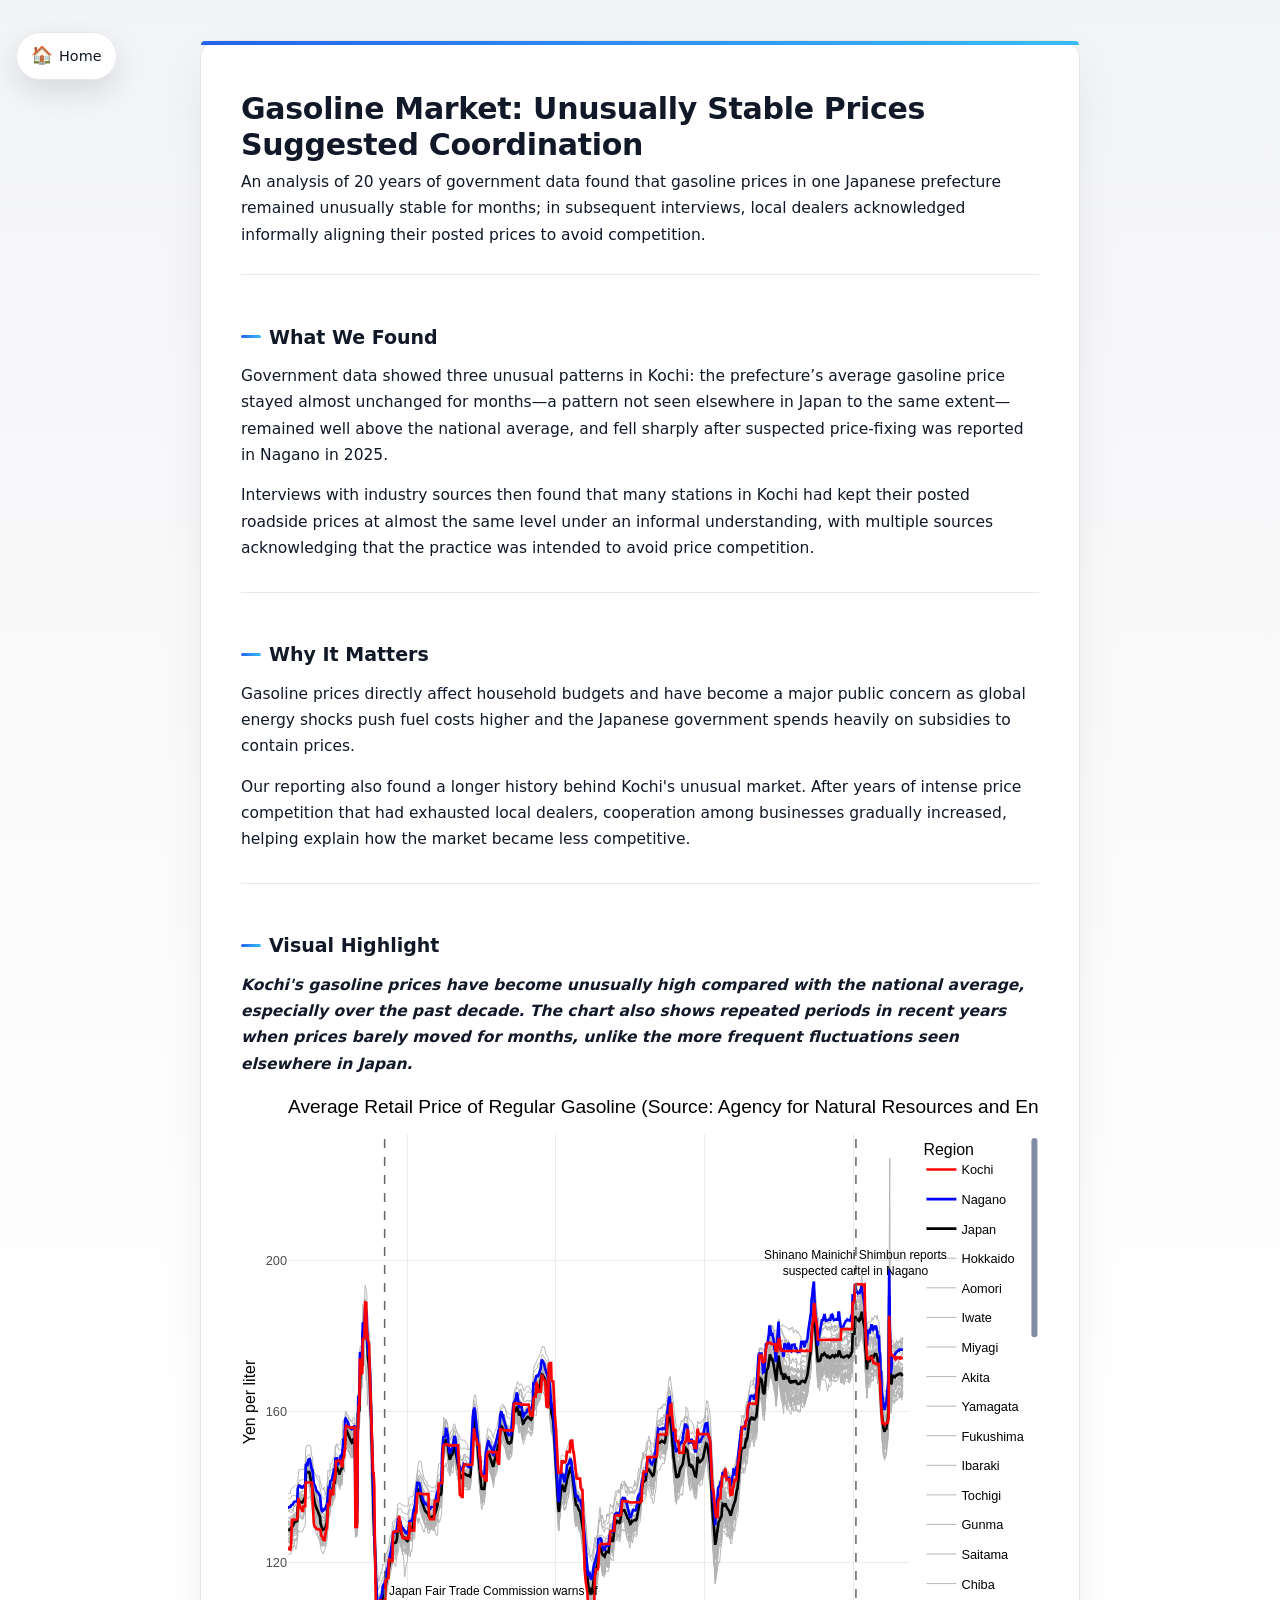
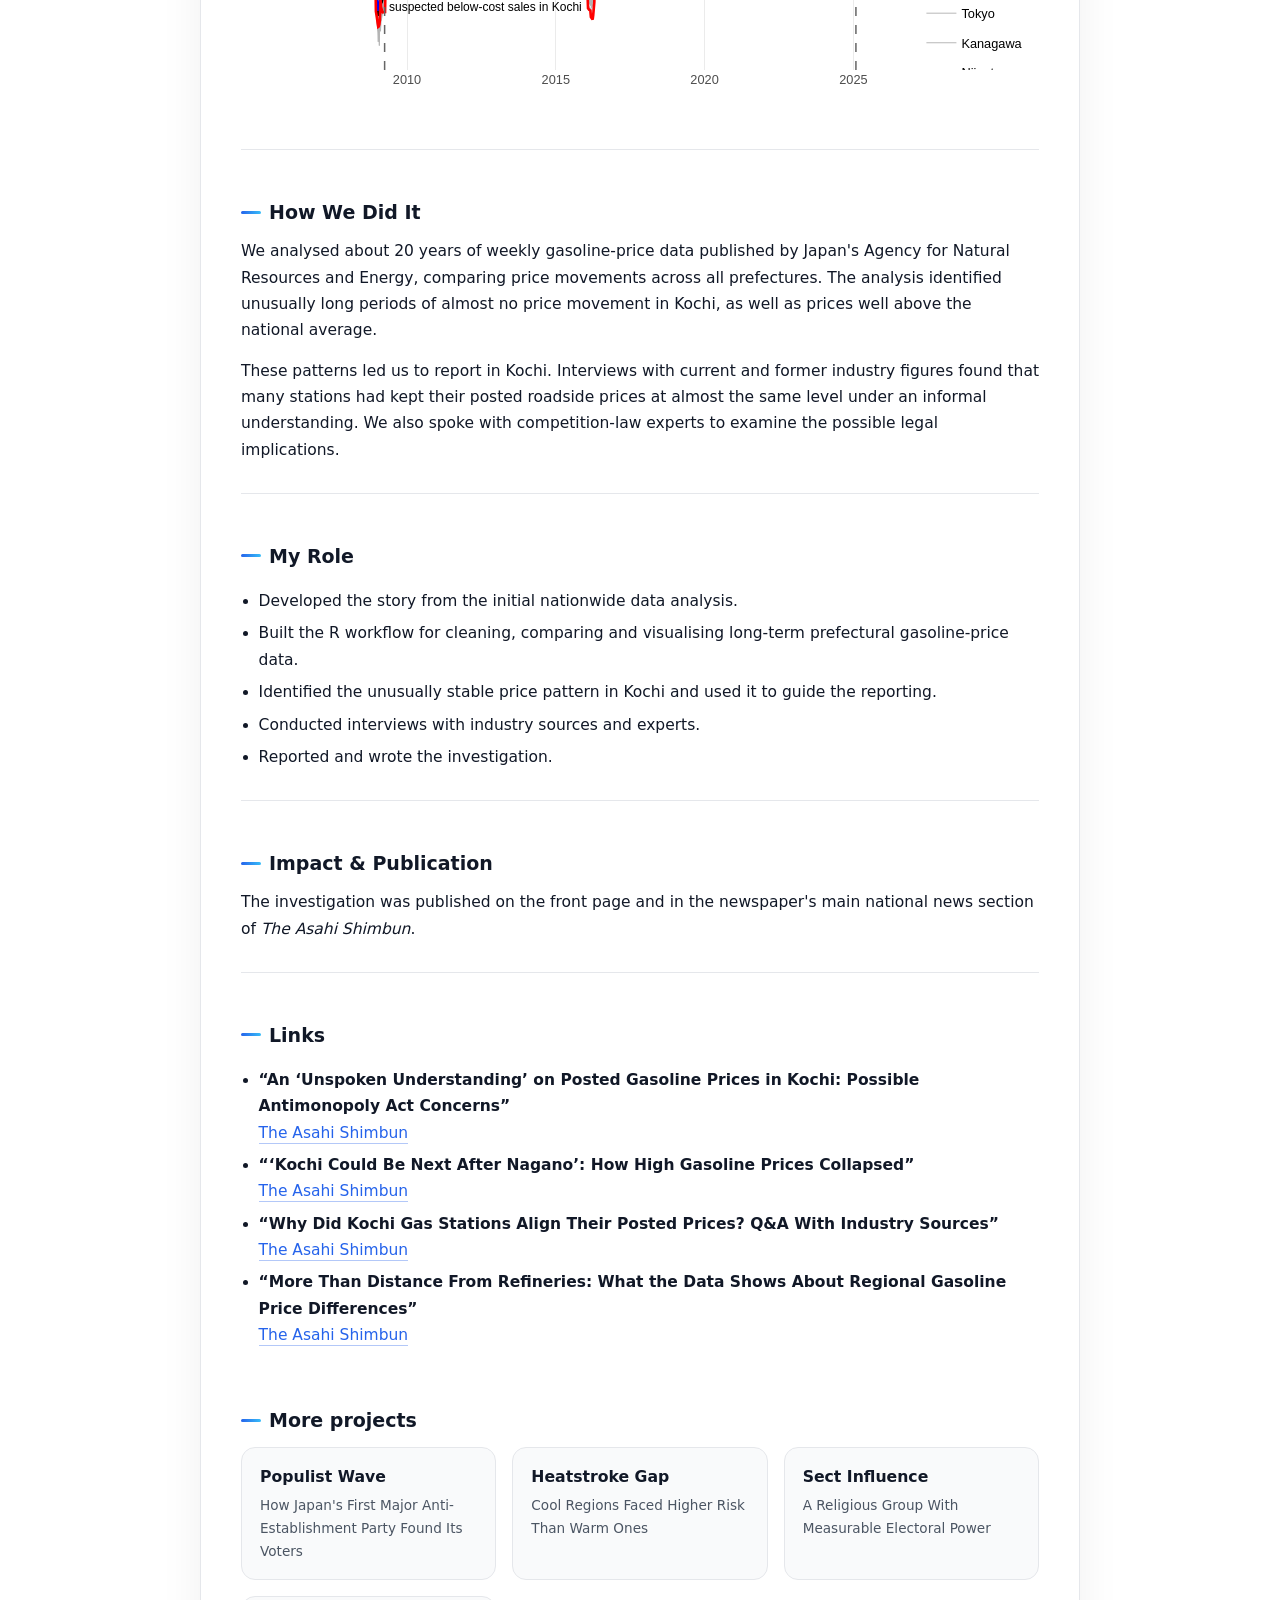
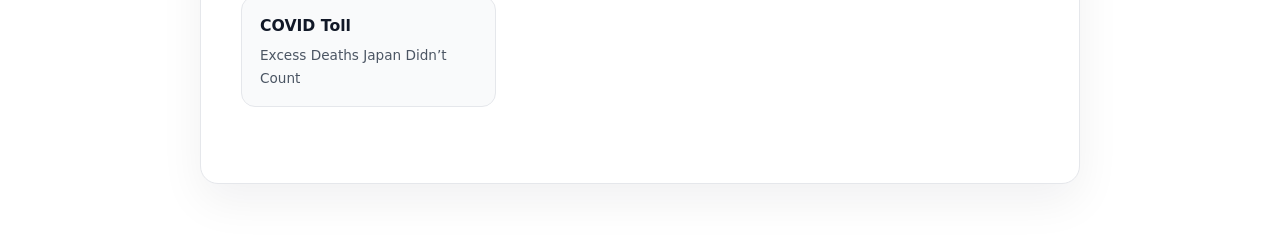
==== commit 9d86476f: "Update index.html" ====
--- a/docs/gasoline/index.html
+++ b/docs/gasoline/index.html
@@ -36,12 +36,13 @@
 <section class="section fade-in">
   <h2 class="section-heading">What We Found</h2>
   <p>
-    Government data showed three unusual patterns in Kochi: gasoline prices stayed almost unchanged for months—a pattern not seen elsewhere in Japan to the same extent—
-    remained well above the national average, and fell sharply after suspected price-fixing was reported in Nagano in 2025.
+    Government data showed three unusual patterns in Kochi: the prefecture’s average gasoline price stayed almost unchanged for
+    months—a pattern not seen elsewhere in Japan to the same extent—remained well above the national average, and fell sharply
+    after suspected price-fixing was reported in Nagano in 2025.
   </p>
   <p>
-    Interviews with industry sources then found that many stations in Kochi had kept their posted roadside prices at almost the same level under an informal understanding,
-    with multiple sources acknowledging that the practice was intended to avoid price competition.
+    Interviews with industry sources then found that many stations in Kochi had kept their posted roadside prices at almost the
+    same level under an informal understanding, with multiple sources acknowledging that the practice was intended to avoid price competition.
   </p>
 </section>
 <hr>
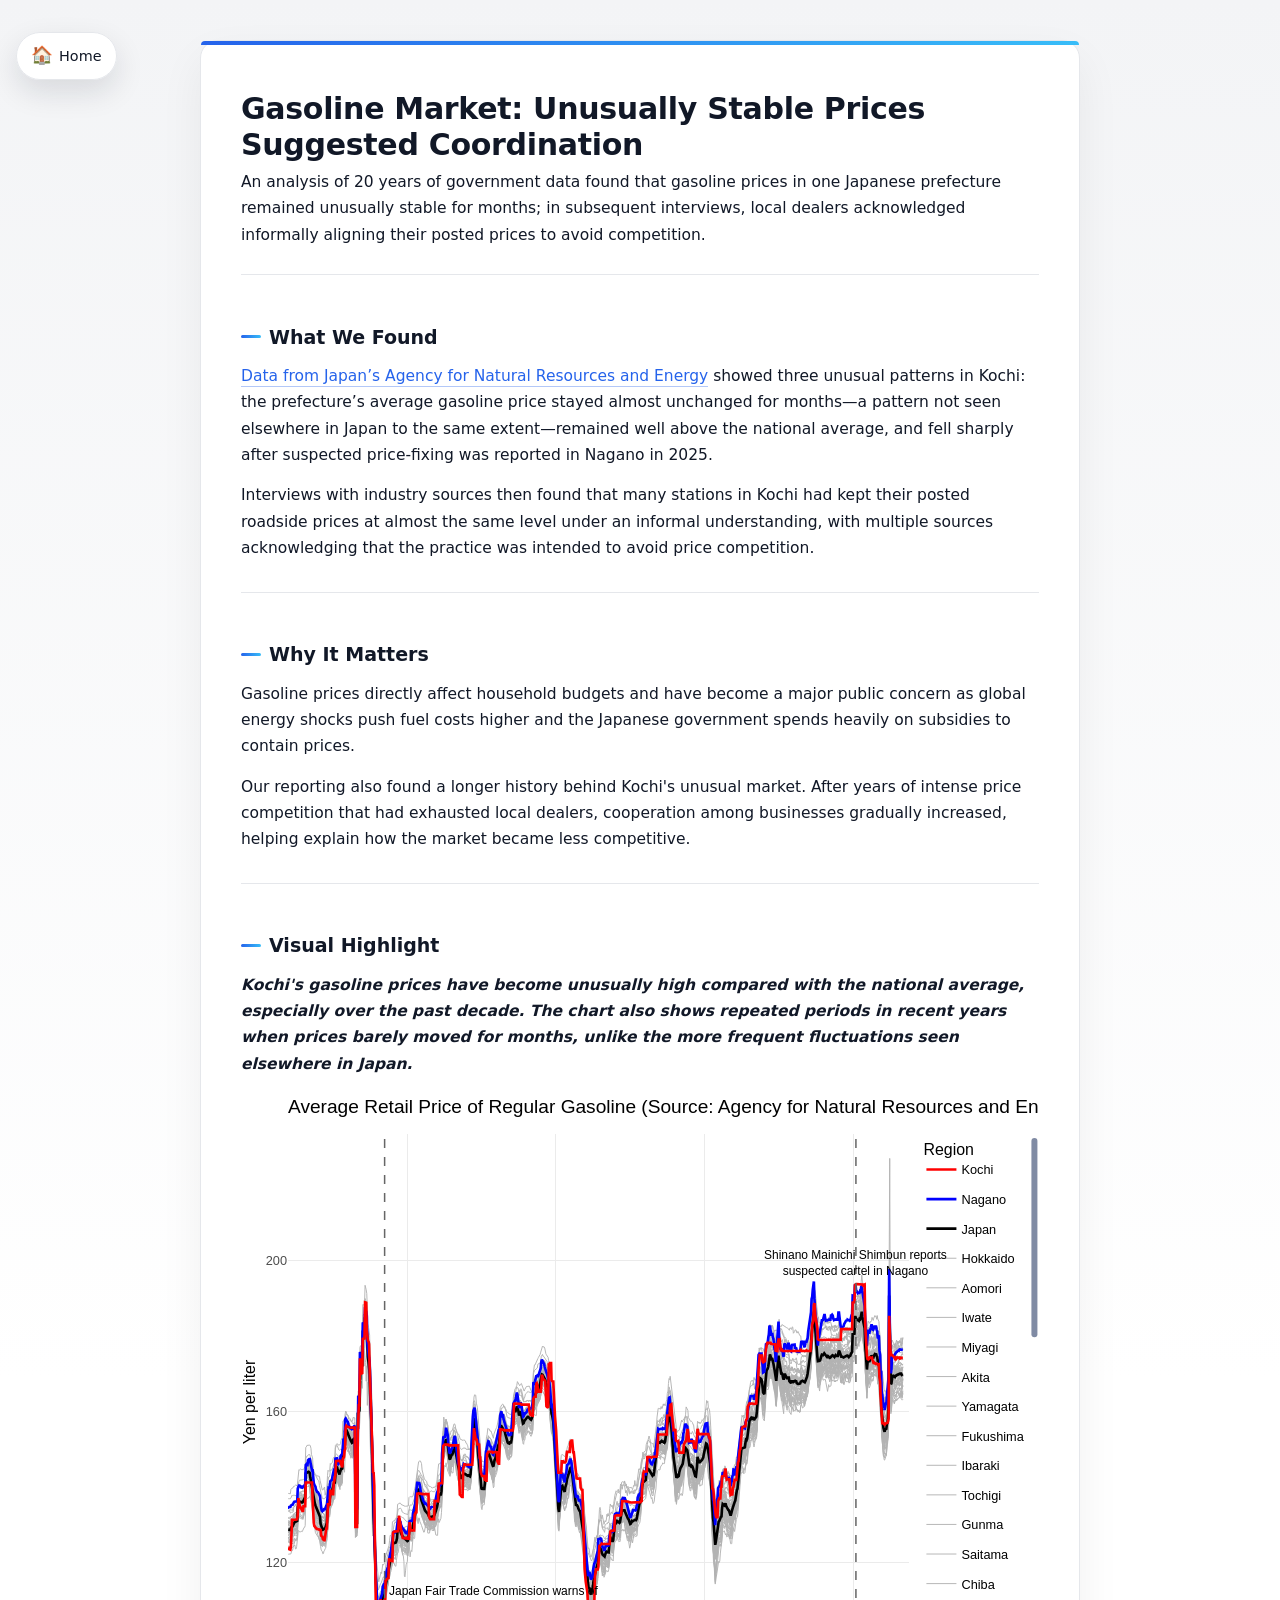
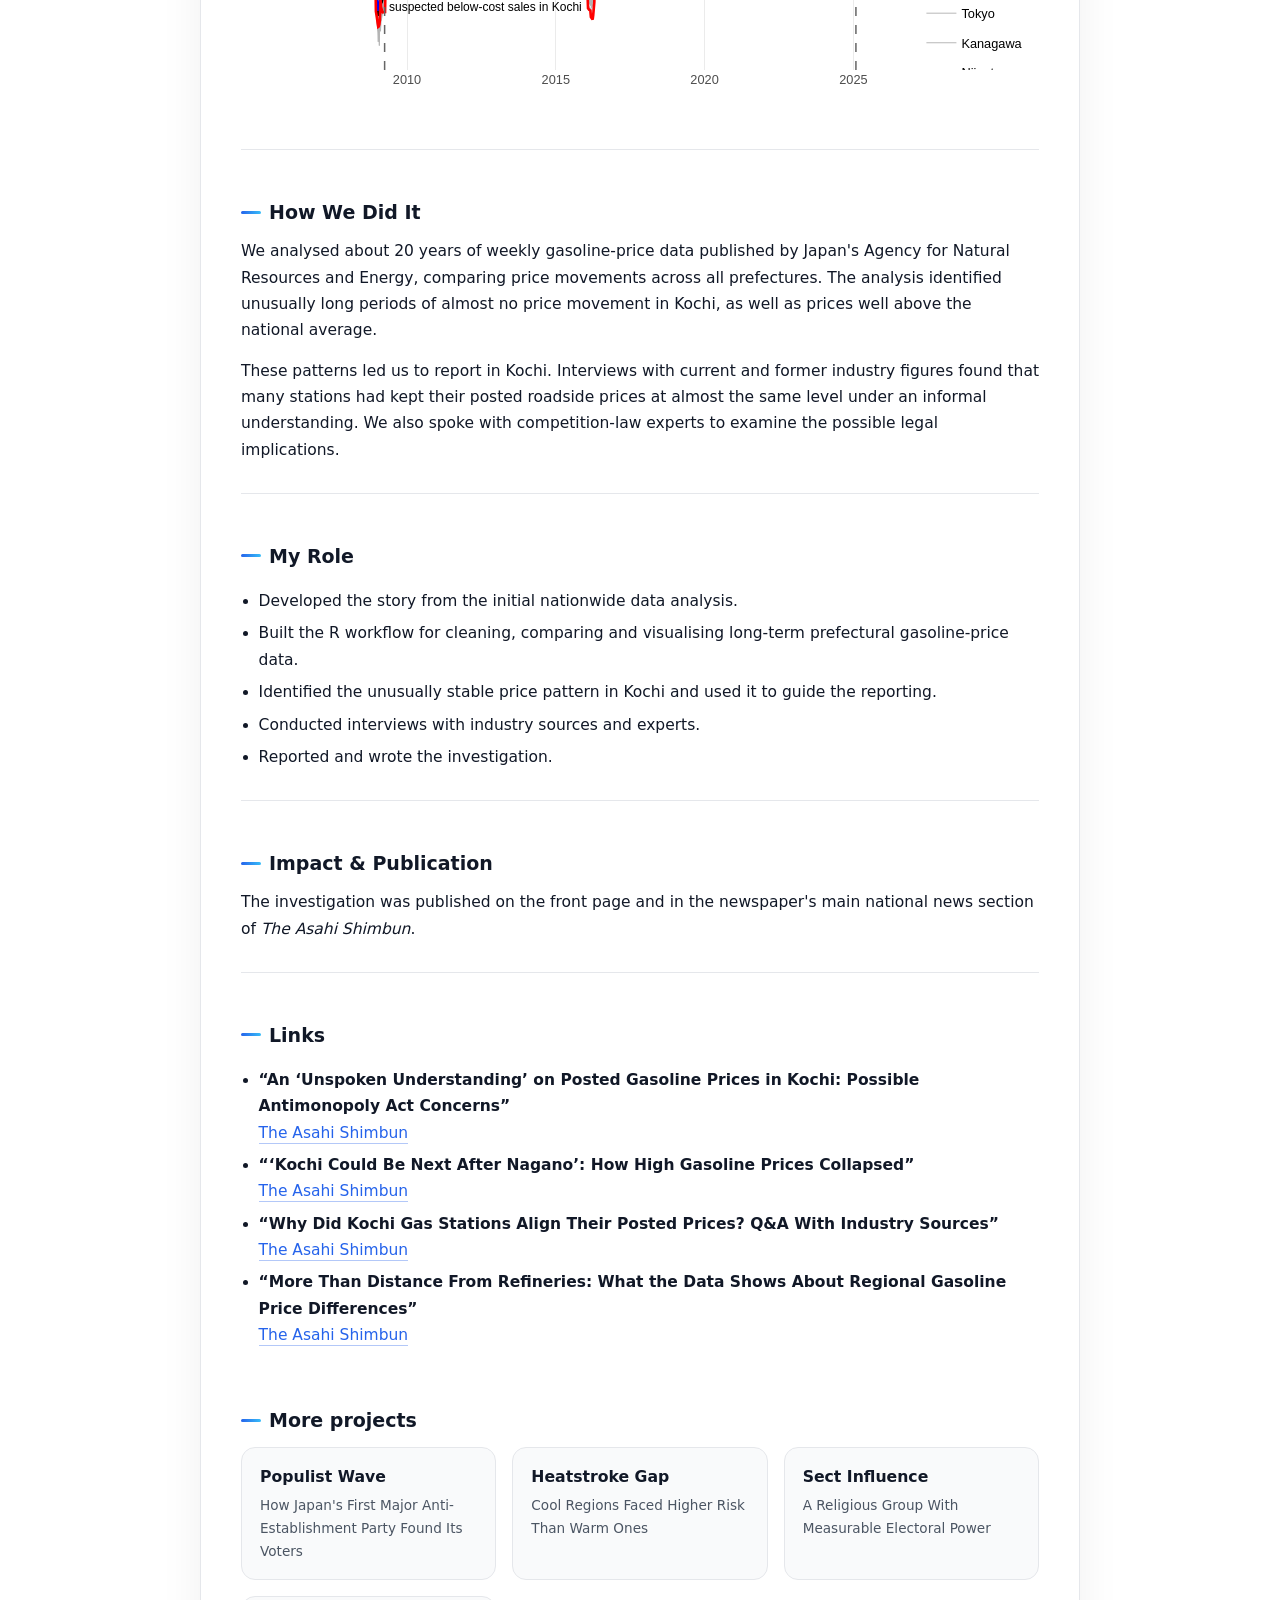
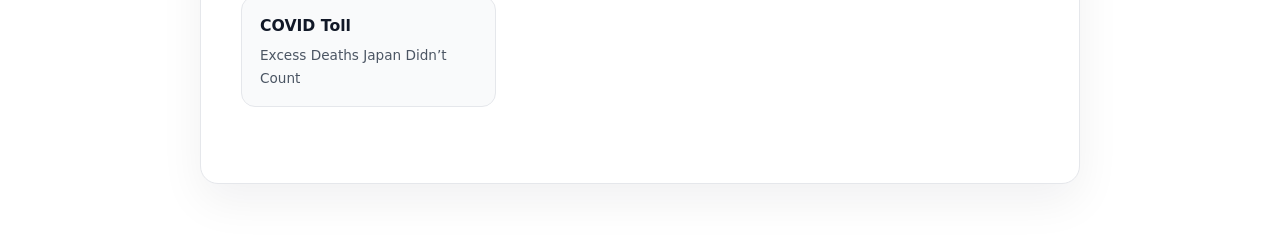
==== commit 664f3314: "Update index.html" ====
--- a/docs/gasoline/index.html
+++ b/docs/gasoline/index.html
@@ -36,9 +36,11 @@
 <section class="section fade-in">
   <h2 class="section-heading">What We Found</h2>
   <p>
-    Government data showed three unusual patterns in Kochi: the prefecture’s average gasoline price stayed almost unchanged for
-    months—a pattern not seen elsewhere in Japan to the same extent—remained well above the national average, and fell sharply
-    after suspected price-fixing was reported in Nagano in 2025.
+    <a href="https://www.enecho.meti.go.jp/statistics/petroleum_and_lpgas/pl007/" target="_blank" rel="noopener noreferrer">
+      Data from Japan’s Agency for Natural Resources and Energy</a>
+    showed three unusual patterns in Kochi: the prefecture’s average gasoline price stayed almost unchanged for months—a pattern
+    not seen elsewhere in Japan to the same extent—remained well above the national average, and fell sharply after suspected
+    price-fixing was reported in Nagano in 2025.
   </p>
   <p>
     Interviews with industry sources then found that many stations in Kochi had kept their posted roadside prices at almost the
